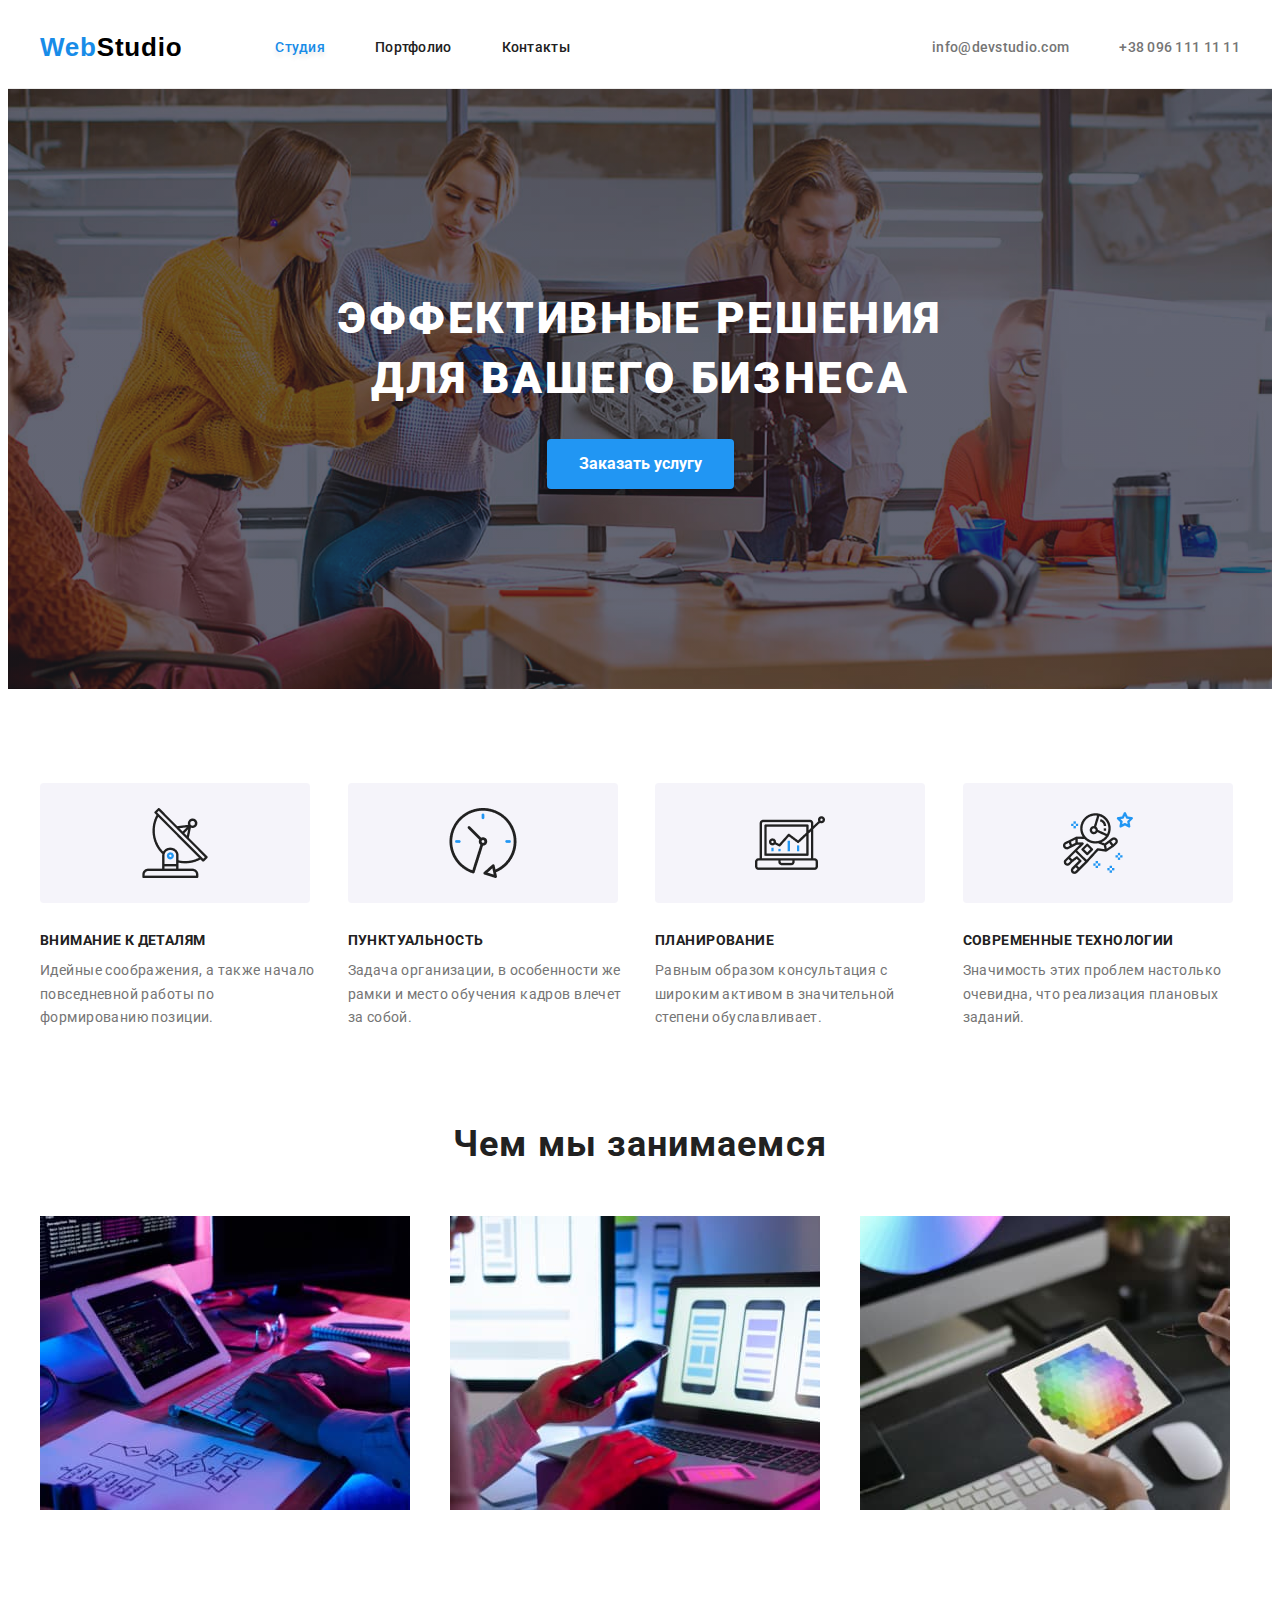
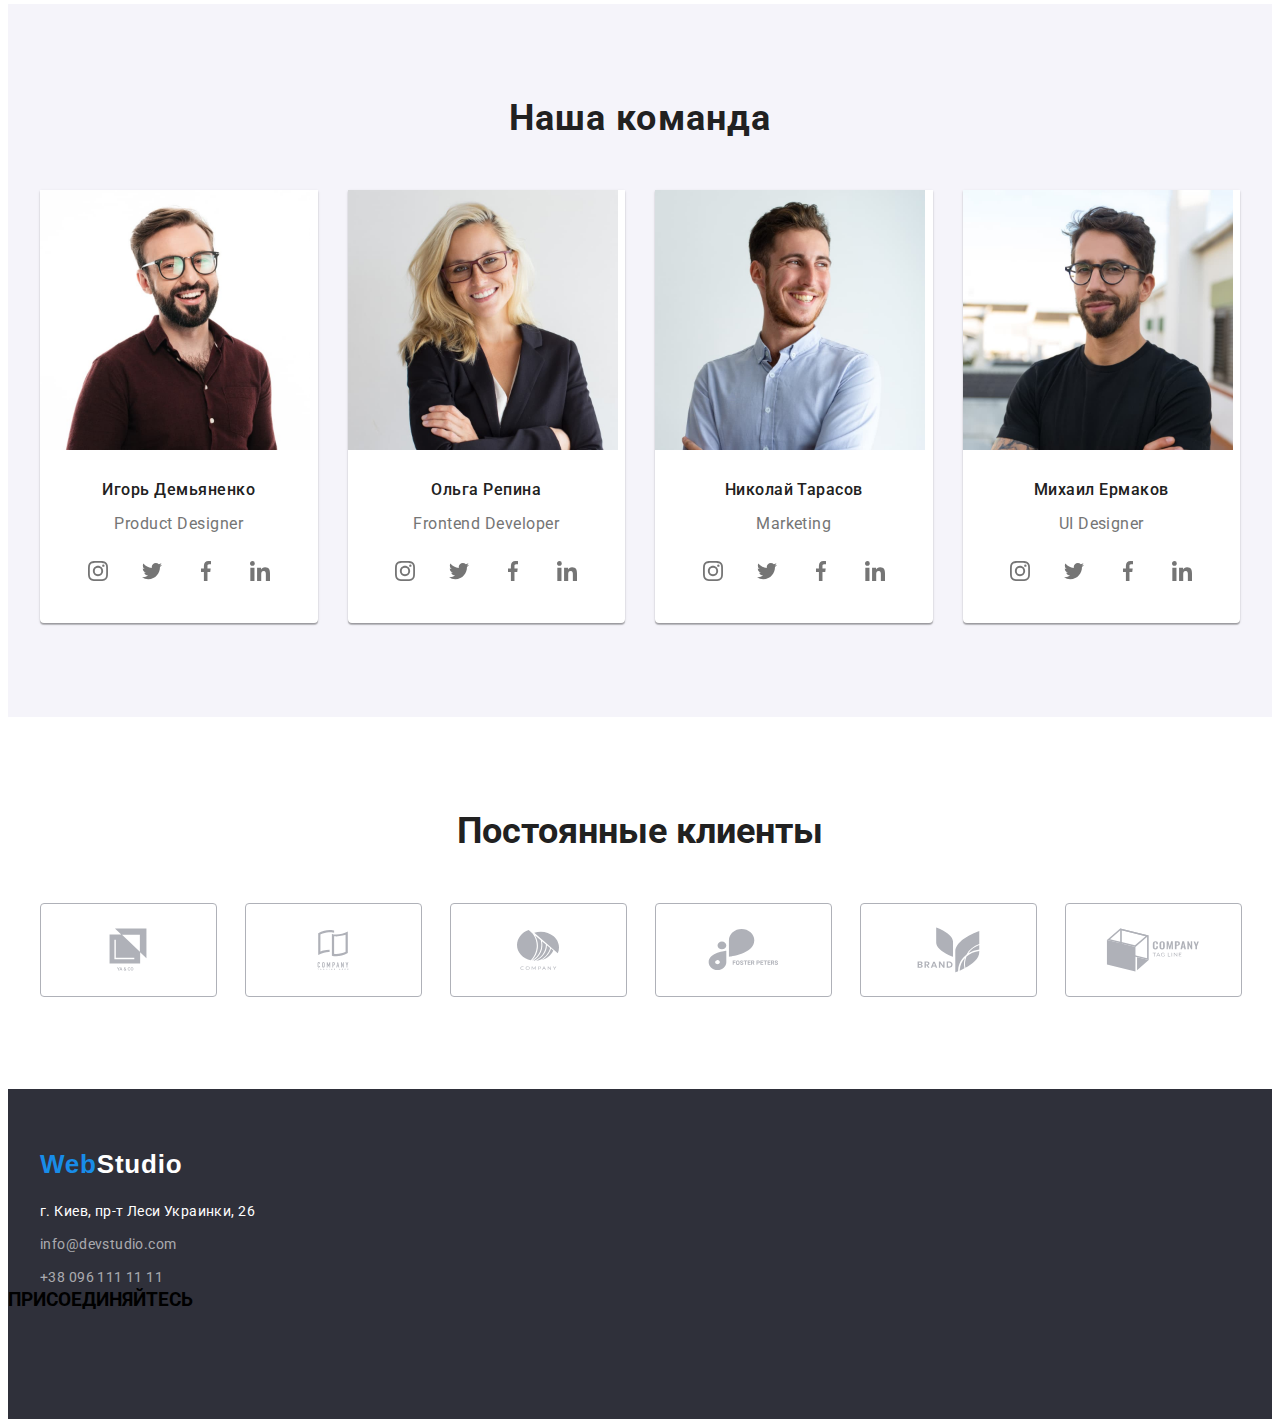
==== index.html @ 3062db07 "lients focus broken" ====
<!DOCTYPE html>
<html lang="ru">

<head>
    <meta charset="UTF-8">
    <meta http-equiv="X-UA-Compatible" content="IE=edge">
    <meta name="viewport" content="width=device-width, initial-scale=1.0">
    <title>Web-Studio</title>

    <link rel="preconnect" href="https://fonts.gstatic.com">
    <link href="https://fonts.googleapis.com/css2?family=Roboto:wght@400;500;700;900&display=swap" rel="stylesheet">
    <link rel="stylesheet" href="https://cdnjs.cloudflare.com/ajax/libs/modern-normalize/1.1.0/modern-normalize.min.css"
        integrity="sha512-wpPYUAdjBVSE4KJnH1VR1HeZfpl1ub8YT/NKx4PuQ5NmX2tKuGu6U/JRp5y+Y8XG2tV+wKQpNHVUX03MfMFn9Q=="
        crossorigin="anonymous" referrerpolicy="no-referrer" />
    <link rel="stylesheet" href="./css/styles.css">

</head>

<body>
    <header class="header">
    <div class="header-container container">
        <nav class="navigation">
            <a class="logo" href="#"><span class="logoWebBlue">Web</span>Studio</a>
            <ul class="menu">
                <li class="current-page-list"> 
                    <a class="current-page" href="./index.html">Студия</a></li>
                <li class="current-page-list"> 
                    <a class="menu-link" href="./portfolio.html">Портфолио</a></li>
                <li class="current-page-list"> 
                    <a class="menu-link" href="#contacts">Контакты</a></li>
            </ul>
        </nav>
        <ul class="menu">
            <li class="menu-list">
                <a class="contact-link" href="mail:info@devstudio.com">info@devstudio.com</a>
            </li>
            <li class="menu-list">
                <a class="contact-link" href="tel:+380961111111">+38 096 111 11 11</a>
            </li>
        </ul>
    </div>
    </header>

    <main>
        <section class="hero-section-descisions">
            <h1 class="descisions-title">Эффективные решения <br> для вашего бизнеса</h1>
            <button class="order-btm" type="button">Заказать услугу</button>
        </section>

        <!-- Особенности -->
        <section class="features-section section">
        <div class="features-container container">
            <h2 hidden class="visualy-hidden title">Особенности</h2>
            <ul class="features-section-list">
                <li class="features-section-list-item">
                    <div class="icon-container icon-antena"></div>
                    <h3 class="features-section-list-title">Внимание к деталям</h3>
                    <p class="features-section-list-text">
                        Идейные соображения, а также начало повседневной работы по формированию позиции.
                    </p>
                </li>
                <li class="features-section-list-item">
                    <div class="icon-container icon-clock"></div>
                    <h3 class="features-section-list-title">Пунктуальность</h3>
                    <p class="features-section-list-text">
                        Задача организации, в особенности же рамки и место обучения кадров влечет за собой.
                    </p>
                </li>
                <li class="features-section-list-item">
                    <div class="icon-container icon-diagram"></div>
                    <h3 class="features-section-list-title">Планирование</h3>
                    <p class="features-section-list-text">
                        Равным образом консультация с широким активом в значительной степени обуславливает.
                    </p>
                </li>
                <li class="features-section-list-item">
                    <div class="icon-container icon-astronaut"></div>
                    <h3 class="features-section-list-title">Современные технологии</h3>
                    <p class="features-section-list-text">
                        Значимость этих проблем настолько очевидна, что реализация плановых заданий.
                    </p>
                </li>
            </ul>
        </div>
        </section>

        <!-- Чем мы занимаемся -->
        <section class="what-we-do-section section">
        <div class="what-we-do-container container">
            <h2 class="what-we-do-title">Чем мы занимаемся</h2>
            <ul class="what-we-do-list">
                <li class="what-we-do-list-item">
                    <img src="./images/what_we_do/pc.jpg" alt="мы работаем с помощью компьютера" width="370"
                        height="294">
                </li>
                <li class="what-we-do-list-item">
                    <img src="./images/what_we_do/tel.jpg" alt="мы работаем с помощью телефона" width="370"
                        height="294">
                </li>
                <li class="what-we-do-list-item">
                    <img src="./images/what_we_do/laptop.jpg" alt="мы работаем с помощью планшета" width="370"
                        height="294">
                </li>
            </ul>
        </div>
        </section>

        <!-- Команда -->
        <section class="our-team-section section">
        <div class="our-team-container container">
            <h2 class="our-team-title">Наша команда</h2>
            <ul class="team-members-list">
                <li class="team-member-item">
                    <img src="./images/team/igor.jpg" alt="фото Игорь Демьяненко" width="270" height="260">
                    <div class="team-member-container">
                        <h3 class="team-member-name">Игорь Демьяненко</h3>
                        <p class="team-member-position" lang="en">Product Designer</p>
                        <ul class="team-social-links-list">
                            <li class="team-list-item-social-links">
                                <a class="team-social-link" href="#">
                                    <svg class="team-social-link-icon" width="20", heigt="20">
                                        <use href="./images/icons.svg#instagram"></use>
                                    </svg>
                                </a>
                            </li>
                            <li class="team-list-item-social-links">
                                <a class="team-social-link" href="#">
                                    <svg class="team-social-link-icon" width="20" , height="20">
                                        <use href="./images/icons.svg#twitter"></use>
                                    </svg>
                                </a>
                            </li>
                            <li class="team-list-item-social-links">
                                <a class="team-social-link" href="#">
                                    <svg class="team-social-link-icon" width="20" , height="20">
                                        <use href="./images/icons.svg#facebook"></use>
                                    </svg>
                                </a>
                            </li>
                            <li class="team-list-item-social-links">
                                <a class="team-social-link" href="#">
                                    <svg class="team-social-link-icon" width="20" , height="20">
                                        <use href="./images/icons.svg#linkedin"></use>
                                    </svg>
                                </a>
                            </li>
                        </ul>
                    </div>
                    </li>
                <li class="team-member-item">
                    <img src="./images/team/olga.jpg" alt="фото Ольга Репина" width="270" height="260">
                     <div class="team-member-container">
                         <h3 class="team-member-name">Ольга Репина</h3>
                         <p class="team-member-position" lang="en">Frontend Developer</p>
                            <ul class="team-social-links-list">
                                <li class="team-list-item-social-links">
                                    <a class="team-social-link" href="#">
                                        <svg class="team-social-link-icon" width="20" , heigh="20">
                                            <use href="./images/icons.svg#instagram"></use>
                                        </svg>
                                    </a>
                                </li>
                                <li class="team-list-item-social-links">
                                    <a class="team-social-link" href="#">
                                        <svg class="team-social-link-icon" width="20" , heigh="20">
                                            <use href="./images/icons.svg#twitter"></use>
                                        </svg>
                                    </a>
                                </li>
                                <li class="team-list-item-social-links">
                                    <a class="team-social-link" href="#">
                                        <svg class="team-social-link-icon" width="20" , heigh="20">
                                            <use href="./images/icons.svg#facebook"></use>
                                        </svg>
                                    </a>
                                </li>
                                <li class="team-list-item-social-links">
                                    <a class="team-social-link" href="#">
                                        <svg class="team-social-link-icon" width="20" , heigh="20">
                                            <use href="./images/icons.svg#linkedin"></use>
                                        </svg>
                                    </a>
                                </li>
                            </ul>
                    </div>
                    </li>
                <li class="team-member-item">
                    <img src="./images/team/nik.jpg" alt="фото Николай Тарасов" width="270" height="260">
                     <div class="team-member-container">
                         <h3 class="team-member-name">Николай Тарасов</h3>
                         <p class="team-member-position" lang="en">Marketing</p>
                            <ul class="team-social-links-list">
                                <li class="team-list-item-social-links">
                                    <a class="team-social-link" href="#">
                                        <svg class="team-social-link-icon" width="20" , heigh="20">
                                            <use href="./images/icons.svg#instagram"></use>
                                        </svg>
                                    </a>
                                </li>
                                <li class="team-list-item-social-links">
                                    <a class="team-social-link" href="#">
                                        <svg class="team-social-link-icon" width="20" , heigh="20">
                                            <use href="./images/icons.svg#twitter"></use>
                                        </svg>
                                    </a>
                                </li>
                                <li class="team-list-item-social-links">
                                    <a class="team-social-link" href="#">
                                        <svg class="team-social-link-icon" width="20" , heigh="20">
                                            <use href="./images/icons.svg#facebook"></use>
                                        </svg>
                                    </a>
                                </li>
                                <li class="team-list-item-social-links">
                                    <a class="team-social-link" href="#">
                                        <svg class="team-social-link-icon" width="20" , heigh="20">
                                            <use href="./images/icons.svg#linkedin"></use>
                                        </svg>
                                    </a>
                                </li>
                            </ul>
                    </div>
                    </li>
                <li class="team-member-item">
                    <img src="./images/team/mike.jpg" alt="фото Михаил Ермаков" width="270" height="260">
                     <div class="team-member-container">
                         <h3 class="team-member-name">Михаил Ермаков</h3>
                         <p class="team-member-position" lang="en">UI Designer</p>
                            <ul class="team-social-links-list">
                                <li class="team-list-item-social-links">
                                    <a class="team-social-link" href="#">
                                        <svg class="team-social-link-icon" width="20" , heigh="20">
                                            <use href="./images/icons.svg#instagram"></use>
                                        </svg>
                                    </a>
                                </li>
                                <li class="team-list-item-social-links">
                                    <a class="team-social-link" href="#">
                                        <svg class="team-social-link-icon" width="20" , heigh="20">
                                            <use href="./images/icons.svg#twitter"></use>
                                        </svg>
                                    </a>
                                </li>
                                <li class="team-list-item-social-links">
                                    <a class="team-social-link" href="#">
                                        <svg class="team-social-link-icon" width="20" , heigh="20">
                                            <use href="./images/icons.svg#facebook"></use>
                                        </svg>
                                    </a>
                                </li>
                                <li class="team-list-item-social-links">
                                    <a class="team-social-link" href="#">
                                        <svg class="team-social-link-icon" width="20" , heigh="20">
                                            <use href="./images/icons.svg#linkedin"></use>
                                        </svg>
                                    </a>
                                </li>
                            </ul>
                    </div>
                    </li>
            </ul>
        </div>
        </section>

        <section class="section clients-section ">
            <div class="clients-container container">
                <h2 class="clients-title">Постоянные клиенты</h2>
                    <ul class="clients-list">
                        <li class="clients-list-item">
                            <a class="clients-list-link" href="#">
                                <svg width="42" height="47"> 
                                <use href="./images/icons.svg#ya-and-co"></use>
                            </svg>
                            </a>
                        </li>
                        <li class="clients-list-item">
                            <a class="clients-list-link" href="#">
                                <svg width="40" height="52"> 
                                <use href="./images/icons.svg#company-tag-line-here"></use>
                            </svg>
                            </a>
                        </li>
                        <li class="clients-list-item">
                            <a class="clients-list-link" href="#">
                                <svg width="44" height="42"> 
                                <use href="./images/icons.svg#company"></use>
                            </svg>
                            </a>
                        </li>
                        <li class="clients-list-item">
                            <a class="clients-list-link" href="#">
                                <svg width="85" height="41"> 
                                <use href="./images/icons.svg#foster-peters"></use>
                            </svg>
                            </a>
                        </li>
                        <li class="clients-list-item">
                            <a class="clients-list-link" href="#">
                                <svg width="63" height="46"> 
                                <use href="./images/icons.svg#brand"></use>
                            </svg>
                            </a>
                        </li>
                        <li class="clients-list-item">
                            <a class="clients-list-link" href="#">
                                <svg width="94" height="44"> 
                                <use href="./images/icons.svg#company-tag-line"></use>
                            </svg>
                            </a>
                        </li>
                    </ul>
            </div>
        </section>
    </main>

    <footer class="footer" id="contacts">
        <div class="container">
            <a class="logo-futer" href="#"><span class="logoWebBlue">Web</span>Studio</a>
                <address class="adress-and-tel">
                    <ul class="footer-contacts">
                        <li class="footer-contacts-list">
                            <a class="link-adress" href="https://goo.gl/maps/Gc34nFQgtVxxFrYX7" target="_blank"
                                rel="noopener noreferer"> г.
                                Киев,
                                пр-т Леси Украинки, 26</a>
                        </li>
                        <li class="footer-contacts-list">
                            <a class="footer-contacts-item" href="mail:info@devstudio.com">info@devstudio.com</a>
                        </li>
                        <li class="footer-contacts-list">
                            <a class="footer-contacts-item" href="tel:+380961111111">+38 096 111 11 11</a>
                        </li>
                    </ul>
                </address>
        </div>
        <div>
            <section>
                <h3 class="join-us-section">ПРИСОЕДИНЯЙТЕСЬ</h3>
                <ul class="join-us-list">
                    <li class="join-us-list-item">
                        <a class="join-us-link" href="#"></a>
                            <svg width="44" height="44">
                                <use href="./images/icons.svg#instegram"></use>
                            </svg>
                    </li>
                </ul>
            </section>
        </div>
    </footer>

</body>

</html>
---- css/styles.css ----
body {
  font-family: "Roboto", sans-serif;
  background-color: #ffffff;
  font-weight: 400;
}
:root {
  --text-color-logo-dark: #000000;
  --text-color-hover: #188ce8;
  --shadow-color-grey: #e8e8e8;
  --text-color-main: #212121;
  --text-color-white: #ffffff;
  --text-color-grey: #757575;
  --background-color-main: #ffffff;
  --background-color-dark: #2f303a;
  --background-color-gray: #f5f4fa;
  --background-color-blue: #2196f3;
}

/*сброс стилей*/
h1,
h2,
h3,
h4,
h5,
h6,
p {
  margin: 0;
  padding: 0;
}
ul {
  margin: 0;
  padding: 0;
  list-style: none;
  text-decoration: none;
}
figer {
  margin: 0;
  padding: 0;
}

img {
  display: block;
}

.section {
  padding: 94px 0px;
  text-align: center;
}

.container {
  margin: 0px auto;
  max-width: 1200px;
  padding: 0px 15px;
}

.visualy-hidden {
  position: absolute;
  clip: rect(0 0 0 0);
  width: 1px;
  height: 1px;
  margin: -1px;
}

.header {
  border-bottom: 1px solid #ececec;
}
.header-container {
  display: flex;
}
.header-container::after {
  display: block;
  content: "";
  max-width: 1600px;
  height: 1px;
  background-color: #ececec;
  margin: 0;
  margin-top: 30px;
}

.navigation {
  display: flex;
}
.logo {
  font-family: "Raleway", sans-serif;
  font-weight: 700;
  font-size: 26px;
  text-decoration: none;
  color: var(--text-color-logo-dark);
  letter-spacing: 0.03em;
  display: block;
  padding: 24px 0px 25px;
  margin-right: 93px;
}
.logoWebBlue {
  color: var(--text-color-hover);
}

.menu {
  display: flex;
  margin-left: auto;
}
.current-page-list:not(:last-child) {
  margin-right: 50px;
}
.current-page {
  font-weight: 500;
  font-size: 14px;
  line-height: 1.14;
  letter-spacing: 0.02em;
  text-decoration: none;
  list-style: none;
  color: var(--text-color-hover);
  text-shadow: 0px 4px 4px var(--shadow-color-grey);
  display: block;
  padding: 32px 0px;
}
.menu-link {
  font-weight: 500;
  font-size: 14px;
  line-height: 1.14;
  letter-spacing: 0.02em;
  text-decoration: none;
  list-style: none;
  color: var(--text-color-main);
  display: block;
  padding: 32px 0px;
}
.menu-link:hover,
.menu-link:focus {
  text-shadow: 0px 4px 4px var(--shadow-color-grey);
  color: var(--text-color-hover);
}
.menu-list:not(:last-child) {
  margin-right: 50px;
}
.contact-link {
  font-weight: 500;
  font-size: 14px;
  line-height: 1.14;
  letter-spacing: 0.02em;
  color: var(--text-color-grey);
  text-decoration: none;
  display: block;
  padding: 32px 0px;
}
.contact-link:hover,
.contact-link:focus {
  color: var(--text-color-hover);
}
.contact-link,
:current {
  color: var(--text-color-hover);
}
/* ================hero================*/

.hero-section-descisions {
  background: var(--background-color-dark);
  background-image: linear-gradient(
      rgba(47, 48, 58, 0.4),
      rgba(47, 48, 58, 0.4)
    ),
    url(../images/hero_image.png);
  background-size: cover;
  background-position: center;
  background-repeat: no-repeat;
  text-align: center;
  max-width: 1600px;
  max-height: 600px;
  padding: 200px 0px;
  margin: 0px auto;
}
.descisions-title {
  font-weight: 900;
  font-size: 44px;
  line-height: 1.36;
  letter-spacing: 0.06em;
  text-transform: uppercase;
  color: var(--text-color-white);
  max-width: 696px;
  margin: 0 auto 30px;
}

.order-btm {
  padding: 10px 32px;
  font-family: inherit;
  font-weight: 700;
  font-size: 16px;
  line-height: 1.875;
  cursor: pointer;
  color: var(--text-color-white);
  background: var(--background-color-blue);
  box-shadow: 0px 4px 4px rgba(0, 0, 0, 0.15);
  border-radius: 4px;
  border: none;
}
.order-btm:hover,
.order-btm:focus {
  background-color: var(--text-color-hover);
}

.descisions {
  width: 1600px;
}

.type-selection-btm {
  font-family: inherit;
  font-weight: 500;
  font-size: 16px;
  line-height: 1.62;
  text-align: center;
  letter-spacing: 0.03em;
  color: var(--text-color-main);
  border: none;
  cursor: pointer;
}

.type-selection-btm:hover,
.type-selection-btm:focus {
  color: var(--text-color-white);
  background-color: var(--text-color-hover);
  box-shadow: 0px 3px 1px rgba(0, 0, 0, 0.1), 0px 1px 2px rgba(0, 0, 0, 0.08),
    0px 2px 2px rgba(0, 0, 0, 0.12);
}
/* ================features================*/

.features-section {
  padding-bottom: 47px;
}
.features-section-list {
  display: flex;
  flex-wrap: wrap;
  margin-top: -30px;
  margin-left: -30px;
}

.features-section-list-item {
  list-style: none;
  text-align: left;
  margin-top: 30px;
  margin-left: 30px;
  flex-basis: calc((100% - 120px) / 4);
}

.icon-container {
  width: 270px;
  height: 120px;
  border-radius: 4px;
  background-color: var(--background-color-gray);
  margin-bottom: 30px;
  display: block;
  background-size: 70;
  background-repeat: no-repeat;
  background-position: center;
}

.icon-antena {
  background-image: url(../images/icons-features/antenna.png);
}
.icon-clock {
  background-image: url(../images/icons-features/clock.png);
}
.icon-diagram {
  background-image: url(../images/icons-features/diagram.png);
}
.icon-astronaut {
  background-image: url(../images/icons-features/astronaut.png);
}
.features-section-list-title {
  font-weight: 700;
  font-size: 14px;
  line-height: 1.14;
  letter-spacing: 0.03em;
  text-transform: uppercase;
  list-style: none;
  color: var(--text-color-main);
  margin-bottom: 10px;
}
.features-section-list-text {
  font-size: 14px;
  line-height: 1.71;
  letter-spacing: 0.03em;
  color: var(--text-color-grey);
}
/* ================works================*/

.what-we-do-section {
  padding-top: 47px;
}

.what-we-do-title {
  font-style: normal;
  font-weight: 700;
  font-size: 36px;
  line-height: 1.16;
  text-align: center;
  letter-spacing: 0.03em;
  color: var(--text-color-main);
  margin-bottom: 50px;
}
.what-we-do-list {
  list-style: none;
  display: flex;
  flex-wrap: wrap;
  margin-top: -30px;
  margin-left: -30px;
}
.what-we-do-list-item {
  margin-top: 30px;
  margin-left: 30px;
  flex-basis: calc((100% - 90px) / 3);
}
/* ================team================*/

.our-team-section {
  background: var(--background-color-gray);
}
.our-team-title {
  font-style: normal;
  font-weight: 700;
  font-size: 36px;
  line-height: 1.16;
  text-align: center;
  letter-spacing: 0.03em;
  color: var(--text-color-main);
  margin-bottom: 50px;
}
.team-members-list {
  list-style: none;
  display: flex;
  flex-wrap: wrap;
  margin-top: -30px;
  margin-left: -30px;
}
.team-member-item {
  margin: 0;
  background-color: var(--background-color-main);
  box-shadow: 0px 1px 3px rgba(0, 0, 0, 0.12), 0px 1px 1px rgba(0, 0, 0, 0.14),
    0px 2px 1px rgba(0, 0, 0, 0.2);
  border-radius: 0px 0px 4px 4px;
  margin-top: 30px;
  margin-left: 30px;
  flex-basis: calc((100% - 120px) / 4);
}
.team-member-container {
  padding: 30px 15px 30px 15px;
  line-height: 19px;
}
.team-member-position-container {
  padding-bottom: 15px;
}
.team-member-name {
  font-weight: 500;
  font-size: 16px;
  line-height: 1.19;
  text-align: center;
  letter-spacing: 0.03em;
  color: var(--text-color-main);
  margin-bottom: 15px;
}
.team-member-position {
  font-size: 16px;
  line-height: 1.19;
  text-align: center;
  letter-spacing: 0.03em;
  color: var(--text-color-grey);
  margin-bottom: 16px;
}
.team-social-links-list {
  display: flex;
  justify-content: center;
  align-items: center;
}
.team-list-item-social-links {
  width: 44px;
  height: 44px;
}
.team-list-item-social-links:not(:last-child) {
  margin-right: 10px;
}
.team-social-link {
  display: flex;
  width: 100%;
  height: 100%;
  justify-content: center;
  align-items: center;
  fill: var(--text-color-grey);
  border-radius: 50%;
}
.team-social-link:hover,
.team-social-link:focus {
  background-color: var(--text-color-hover);
  fill: var(--text-color-white);
}

/* ================clients================*/
.clients-container {
  text-align: center;
}
.clients-title {
  font-weight: 700;
  font-size: 36px;
  line-height: 1.16;
  color: var(--text-color-main);
  margin-bottom: 50px;
}
.clients-list {
  display: flex;
  flex-wrap: wrap;
  margin-top: -30px;
  margin-left: -30px;
  background-position: center;
}
.clients-list-item {
  font-size: 36px;
  margin-top: 30px;
  margin-left: 30px;
  flex-basis: calc((100% - 180px) / 6);
  height: 92px;
}
.clients-list-link {
  display: flex;
  justify-content: center;
  align-items: center;
  width: 100%;
  height: 100%;
  border: 1px solid #afb1b8;
  border-radius: 4px;
  fill: #afb1b8;
}
.clients-list-item-link:hover,
.clients-list-item-link:focus {
  fill: var(--text-color-hover);
  border-color: var(--text-color-hover);
}

/* ================footer================*/
.footer {
  text-decoration: none;
  background: var(--background-color-dark);
  padding: 60px 0;
}
.logo-futer {
  font-family: Raleway, sans-serif;
  font-weight: 700;
  font-size: 26px;
  line-height: 1.19;
  letter-spacing: 0.03em;
  text-decoration: none;
  color: var(--text-color-white);
  display: block;
  margin-bottom: 20px;
}
.link-adress {
  font-style: normal;
  font-weight: 400;
  font-size: 14px;
  line-height: 1.71;
  letter-spacing: 0.03em;
  text-decoration: none;
  color: var(--text-color-white);
  display: block;
}

.footer-contacts {
  list-style: none;
}
.footer-contacts-list:not(:last-child) {
  margin-bottom: 9px;
}
.footer-contacts-item {
  font-style: normal;
  font-weight: 400;
  font-size: 14px;
  line-height: 1.71;
  letter-spacing: 0.03em;
  text-decoration: none;
  color: rgba(255, 255, 255, 0.6);
  display: block;
}
/*===================portfolio===================*/
.type-of-works-buttons {
  font-family: inherit;
  list-style: none;

  display: flex;
  flex-wrap: nowrap;
  justify-content: center;
  margin-right: 93px;
  margin-bottom: 50px;
}
.type-of-works-list:not(:last-child) {
  margin-right: 8px;
}
.type-selection-btm {
  border-radius: 4px;
  padding: 6px 22px;
}
.works-example {
  list-style: none;
  display: flex;
  flex-wrap: wrap;
  margin-top: -30px;
  margin-left: -30px;
}
.works-example-item {
  margin-top: 30px;
  margin-left: 30px;
  flex-basis: calc((100% - 90px) / 3);
}

.works-example-item:hover,
.works-example-item:focus {
  box-shadow: 0px 1px 1px rgba(0, 0, 0, 0.12), 0px 4px 4px rgba(0, 0, 0, 0.06),
    1px 4px 6px rgba(0, 0, 0, 0.16);
}

.works-example-card-container {
  text-align: left;
  padding: 28px 24px;
  border-right: 1px solid #eeeeee;
  border-left: 1px solid #eeeeee;
  border-bottom: 1px solid #eeeeee;
}

.works-example-name {
  font-weight: 700;
  font-size: 18px;
  line-height: 2;
  letter-spacing: 0.06em;
  color: var(--text-color-main);
  margin-bottom: 4px;
}
.works-example-type {
  font-size: 16px;
  line-height: 1.87;
  letter-spacing: 0.03em;
  color: var(--text-color-grey);
}
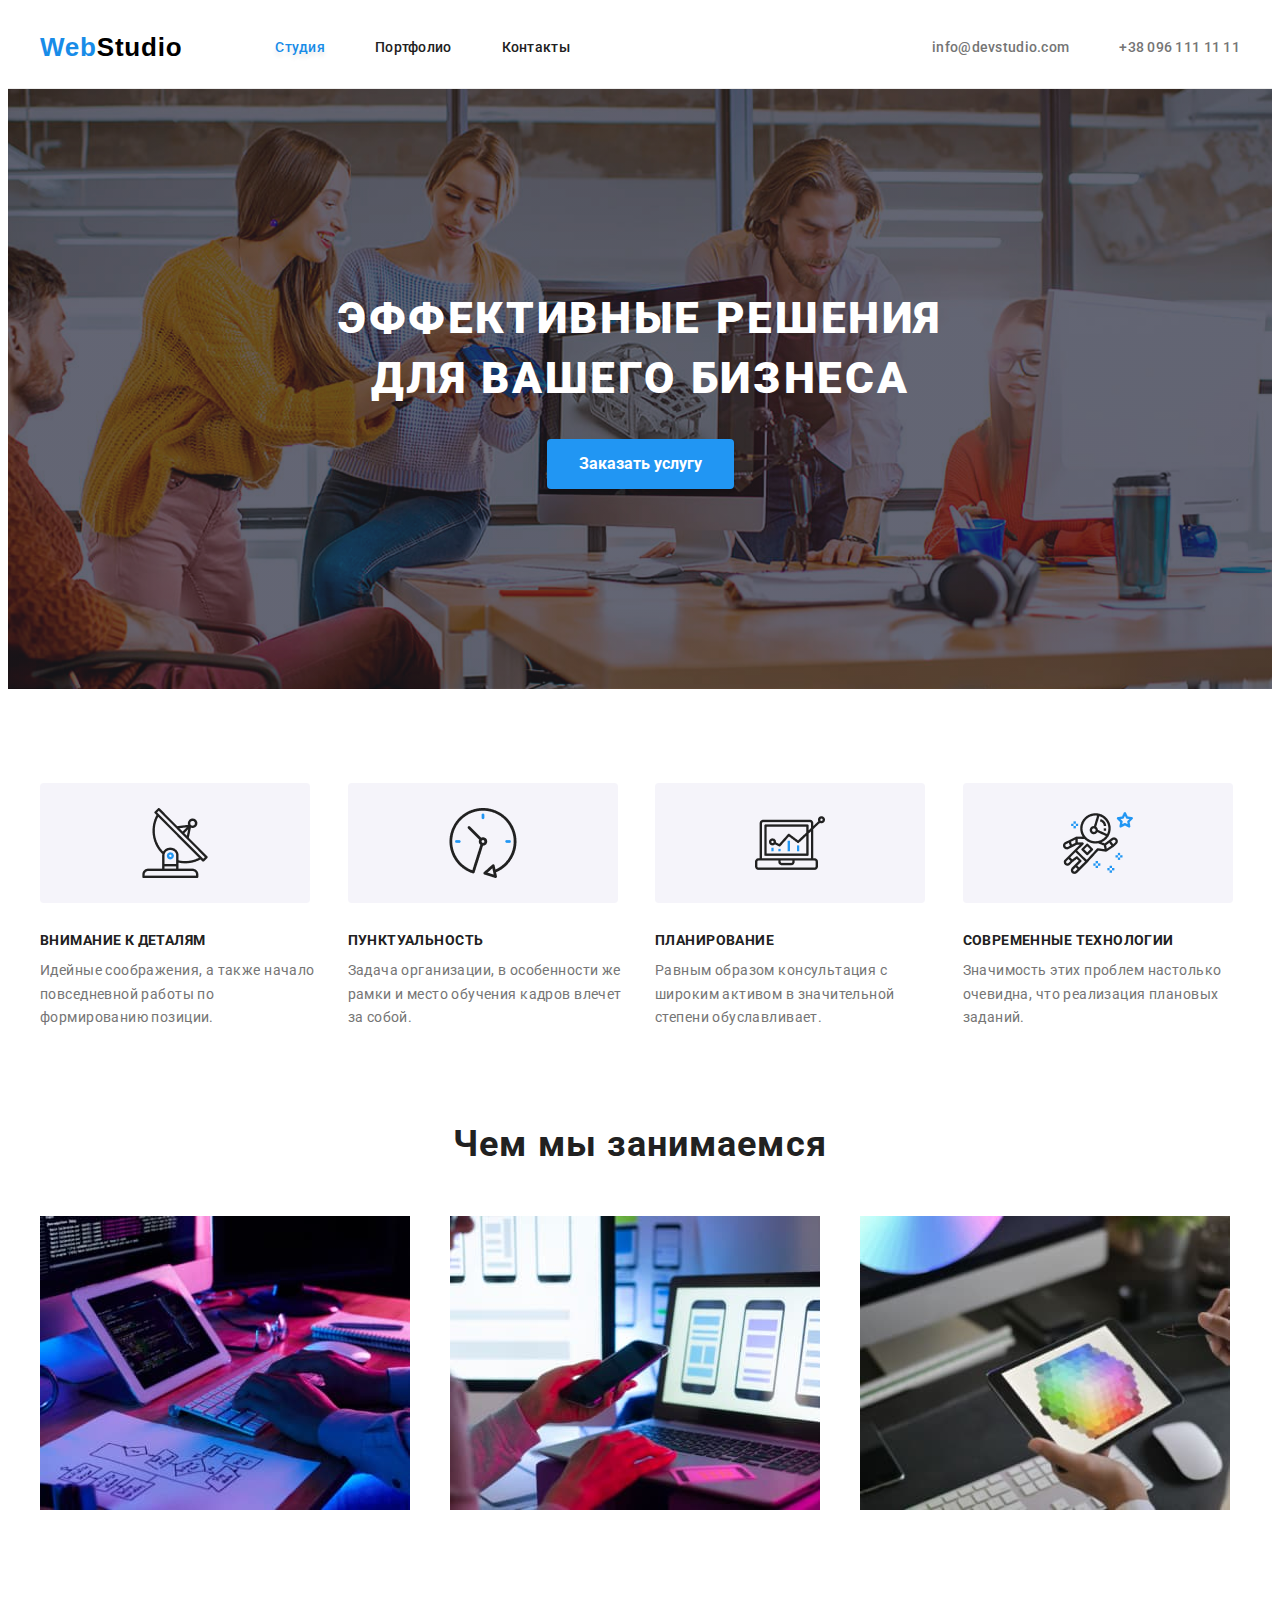
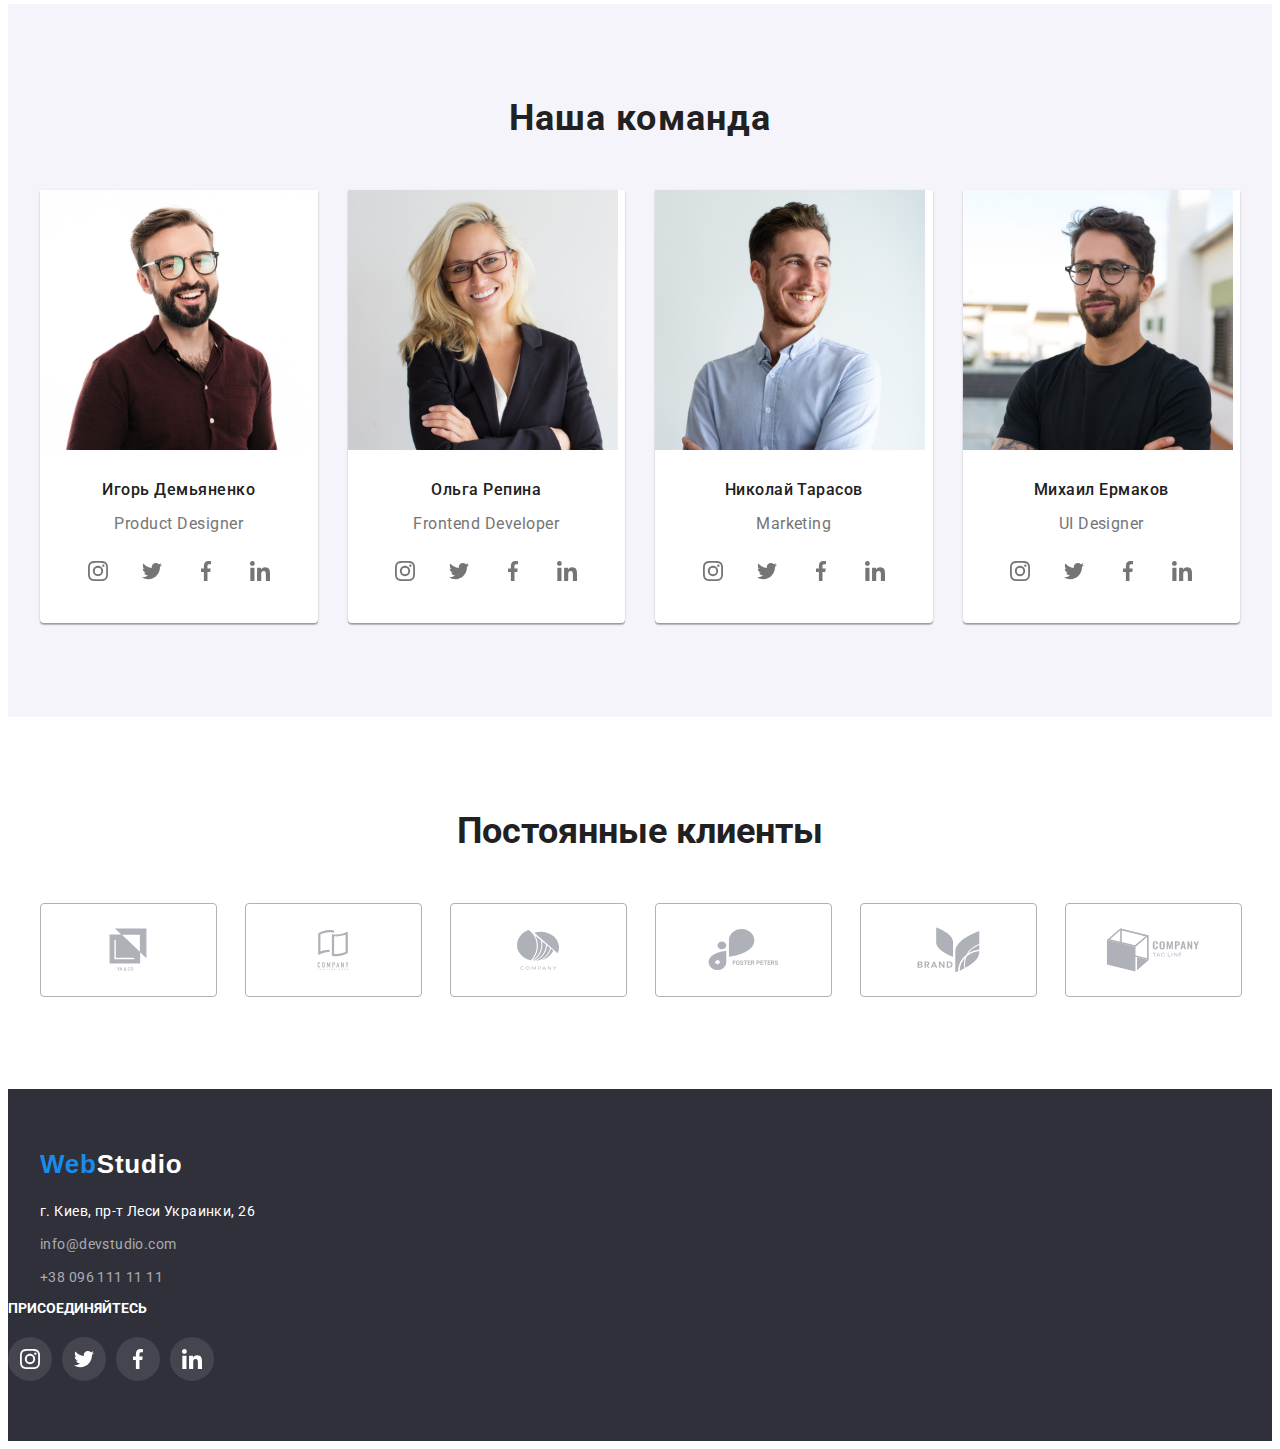
==== commit af19c9e9: "footer smth wrong" ====
--- a/index.html
+++ b/index.html
@@ -118,7 +118,7 @@
                         <ul class="team-social-links-list">
                             <li class="team-list-item-social-links">
                                 <a class="team-social-link" href="#">
-                                    <svg class="team-social-link-icon" width="20", heigt="20">
+                                    <svg class="team-social-link-icon" width="20", height="20">
                                         <use href="./images/icons.svg#instagram"></use>
                                     </svg>
                                 </a>
@@ -155,28 +155,28 @@
                             <ul class="team-social-links-list">
                                 <li class="team-list-item-social-links">
                                     <a class="team-social-link" href="#">
-                                        <svg class="team-social-link-icon" width="20" , heigh="20">
+                                        <svg class="team-social-link-icon" width="20" , height="20">
                                             <use href="./images/icons.svg#instagram"></use>
                                         </svg>
                                     </a>
                                 </li>
                                 <li class="team-list-item-social-links">
                                     <a class="team-social-link" href="#">
-                                        <svg class="team-social-link-icon" width="20" , heigh="20">
+                                        <svg class="team-social-link-icon" width="20" , height="20">
                                             <use href="./images/icons.svg#twitter"></use>
                                         </svg>
                                     </a>
                                 </li>
                                 <li class="team-list-item-social-links">
                                     <a class="team-social-link" href="#">
-                                        <svg class="team-social-link-icon" width="20" , heigh="20">
+                                        <svg class="team-social-link-icon" width="20" , height="20">
                                             <use href="./images/icons.svg#facebook"></use>
                                         </svg>
                                     </a>
                                 </li>
                                 <li class="team-list-item-social-links">
                                     <a class="team-social-link" href="#">
-                                        <svg class="team-social-link-icon" width="20" , heigh="20">
+                                        <svg class="team-social-link-icon" width="20" , height="20">
                                             <use href="./images/icons.svg#linkedin"></use>
                                         </svg>
                                     </a>
@@ -192,28 +192,28 @@
                             <ul class="team-social-links-list">
                                 <li class="team-list-item-social-links">
                                     <a class="team-social-link" href="#">
-                                        <svg class="team-social-link-icon" width="20" , heigh="20">
+                                        <svg class="team-social-link-icon" width="20" , height="20">
                                             <use href="./images/icons.svg#instagram"></use>
                                         </svg>
                                     </a>
                                 </li>
                                 <li class="team-list-item-social-links">
                                     <a class="team-social-link" href="#">
-                                        <svg class="team-social-link-icon" width="20" , heigh="20">
+                                        <svg class="team-social-link-icon" width="20" , height="20">
                                             <use href="./images/icons.svg#twitter"></use>
                                         </svg>
                                     </a>
                                 </li>
                                 <li class="team-list-item-social-links">
                                     <a class="team-social-link" href="#">
-                                        <svg class="team-social-link-icon" width="20" , heigh="20">
+                                        <svg class="team-social-link-icon" width="20" , height="20">
                                             <use href="./images/icons.svg#facebook"></use>
                                         </svg>
                                     </a>
                                 </li>
                                 <li class="team-list-item-social-links">
                                     <a class="team-social-link" href="#">
-                                        <svg class="team-social-link-icon" width="20" , heigh="20">
+                                        <svg class="team-social-link-icon" width="20" , height="20">
                                             <use href="./images/icons.svg#linkedin"></use>
                                         </svg>
                                     </a>
@@ -229,28 +229,28 @@
                             <ul class="team-social-links-list">
                                 <li class="team-list-item-social-links">
                                     <a class="team-social-link" href="#">
-                                        <svg class="team-social-link-icon" width="20" , heigh="20">
+                                        <svg class="team-social-link-icon" width="20" , height="20">
                                             <use href="./images/icons.svg#instagram"></use>
                                         </svg>
                                     </a>
                                 </li>
                                 <li class="team-list-item-social-links">
                                     <a class="team-social-link" href="#">
-                                        <svg class="team-social-link-icon" width="20" , heigh="20">
+                                        <svg class="team-social-link-icon" width="20" , height="20">
                                             <use href="./images/icons.svg#twitter"></use>
                                         </svg>
                                     </a>
                                 </li>
                                 <li class="team-list-item-social-links">
                                     <a class="team-social-link" href="#">
-                                        <svg class="team-social-link-icon" width="20" , heigh="20">
+                                        <svg class="team-social-link-icon" width="20" , height="20">
                                             <use href="./images/icons.svg#facebook"></use>
                                         </svg>
                                     </a>
                                 </li>
                                 <li class="team-list-item-social-links">
                                     <a class="team-social-link" href="#">
-                                        <svg class="team-social-link-icon" width="20" , heigh="20">
+                                        <svg class="team-social-link-icon" width="20" , height="20">
                                             <use href="./images/icons.svg#linkedin"></use>
                                         </svg>
                                     </a>
@@ -314,9 +314,10 @@
     </main>
 
     <footer class="footer" id="contacts">
-        <div class="container">
-            <a class="logo-futer" href="#"><span class="logoWebBlue">Web</span>Studio</a>
-                <address class="adress-and-tel">
+        <div class="futer-container container">
+            <div class="futer-adress-container">
+                <a class="logo-futer" href="#"><span class="logoWebBlue">Web</span>Studio</a>
+                    <address class="adress-and-tel">
                     <ul class="footer-contacts">
                         <li class="footer-contacts-list">
                             <a class="link-adress" href="https://goo.gl/maps/Gc34nFQgtVxxFrYX7" target="_blank"
@@ -331,20 +332,42 @@
                             <a class="footer-contacts-item" href="tel:+380961111111">+38 096 111 11 11</a>
                         </li>
                     </ul>
-                </address>
-        </div>
-        <div>
-            <section>
-                <h3 class="join-us-section">ПРИСОЕДИНЯЙТЕСЬ</h3>
+                    </address>
+            </div>
+        </div>
+            <div class="footer-join-us-container">
+                <p class="join-us-title">ПРИСОЕДИНЯЙТЕСЬ</p>
                 <ul class="join-us-list">
                     <li class="join-us-list-item">
-                        <a class="join-us-link" href="#"></a>
-                            <svg width="44" height="44">
-                                <use href="./images/icons.svg#instegram"></use>
-                            </svg>
+                        <a class="join-us-link" href="#">
+                            <svg class="join-us-link-icon" width="20", height="20">
+                                <use href="./images/icons.svg#instagram"></use>
+                            </svg>
+                        </a>
+                    </li>
+                    <li class="join-us-list-item">
+                        <a class="join-us-link" href="#">
+                            <svg class="join-us-link-icon" width="20", height="20">
+                                <use href="./images/icons.svg#twitter"></use>
+                            </svg>
+                        </a>
+                    </li>
+                    <li class="join-us-list-item">
+                        <a class="join-us-link" href="#">
+                            <svg class="join-us-link-icon" width="20", height="20">
+                                <use href="./images/icons.svg#facebook"></use>
+                            </svg>
+                        </a>
+                    </li>
+                    <li class="join-us-list-item">
+                        <a class="join-us-link" href="#">
+                            <svg class="join-us-link-icon" width="20", height="20">
+                                <use href="./images/icons.svg#linkedin"></use>
+                            </svg>
+                        </a>
                     </li>
                 </ul>
-            </section>
+            </div>
         </div>
     </footer>
 
--- a/css/styles.css
+++ b/css/styles.css
@@ -427,8 +427,8 @@
   border-radius: 4px;
   fill: #afb1b8;
 }
-.clients-list-item-link:hover,
-.clients-list-item-link:focus {
+.clients-list-link:hover,
+.clients-list-link:focus {
   fill: var(--text-color-hover);
   border-color: var(--text-color-hover);
 }
@@ -438,6 +438,12 @@
   text-decoration: none;
   background: var(--background-color-dark);
   padding: 60px 0;
+}
+.futer-container {
+  display: flex;
+}
+.futer-adress-container {
+  margin-right: 70px;
 }
 .logo-futer {
   font-family: Raleway, sans-serif;
@@ -477,6 +483,48 @@
   color: rgba(255, 255, 255, 0.6);
   display: block;
 }
+.footer-join-us-container {
+  margin-top: 12px;
+}
+.join-us-title {
+  font-weight: 700;
+  font-size: 14px;
+  line-height: 1.14;
+  text-transform: uppercase;
+  color: var(--text-color-white);
+  margin-bottom: 20px;
+}
+.join-us-list {
+  display: flex;
+}
+.join-us-list-item {
+  display: flex;
+  justify-content: center;
+  align-items: center;
+}
+.join-us-list-item {
+  width: 44px;
+  height: 44px;
+}
+.join-us-list-item:not(:last-child) {
+  margin-right: 10px;
+}
+.join-us-link {
+  display: flex;
+  width: 100%;
+  height: 100%;
+  justify-content: center;
+  align-items: center;
+  fill: var(--text-color-white);
+  border-radius: 50%;
+  background-color: rgba(255, 255, 255, 0.1);
+}
+.join-us-link:hover,
+.join-us-link:focus {
+  background-color: var(--text-color-hover);
+  fill: var(--text-color-white);
+}
+
 /*===================portfolio===================*/
 .type-of-works-buttons {
   font-family: inherit;
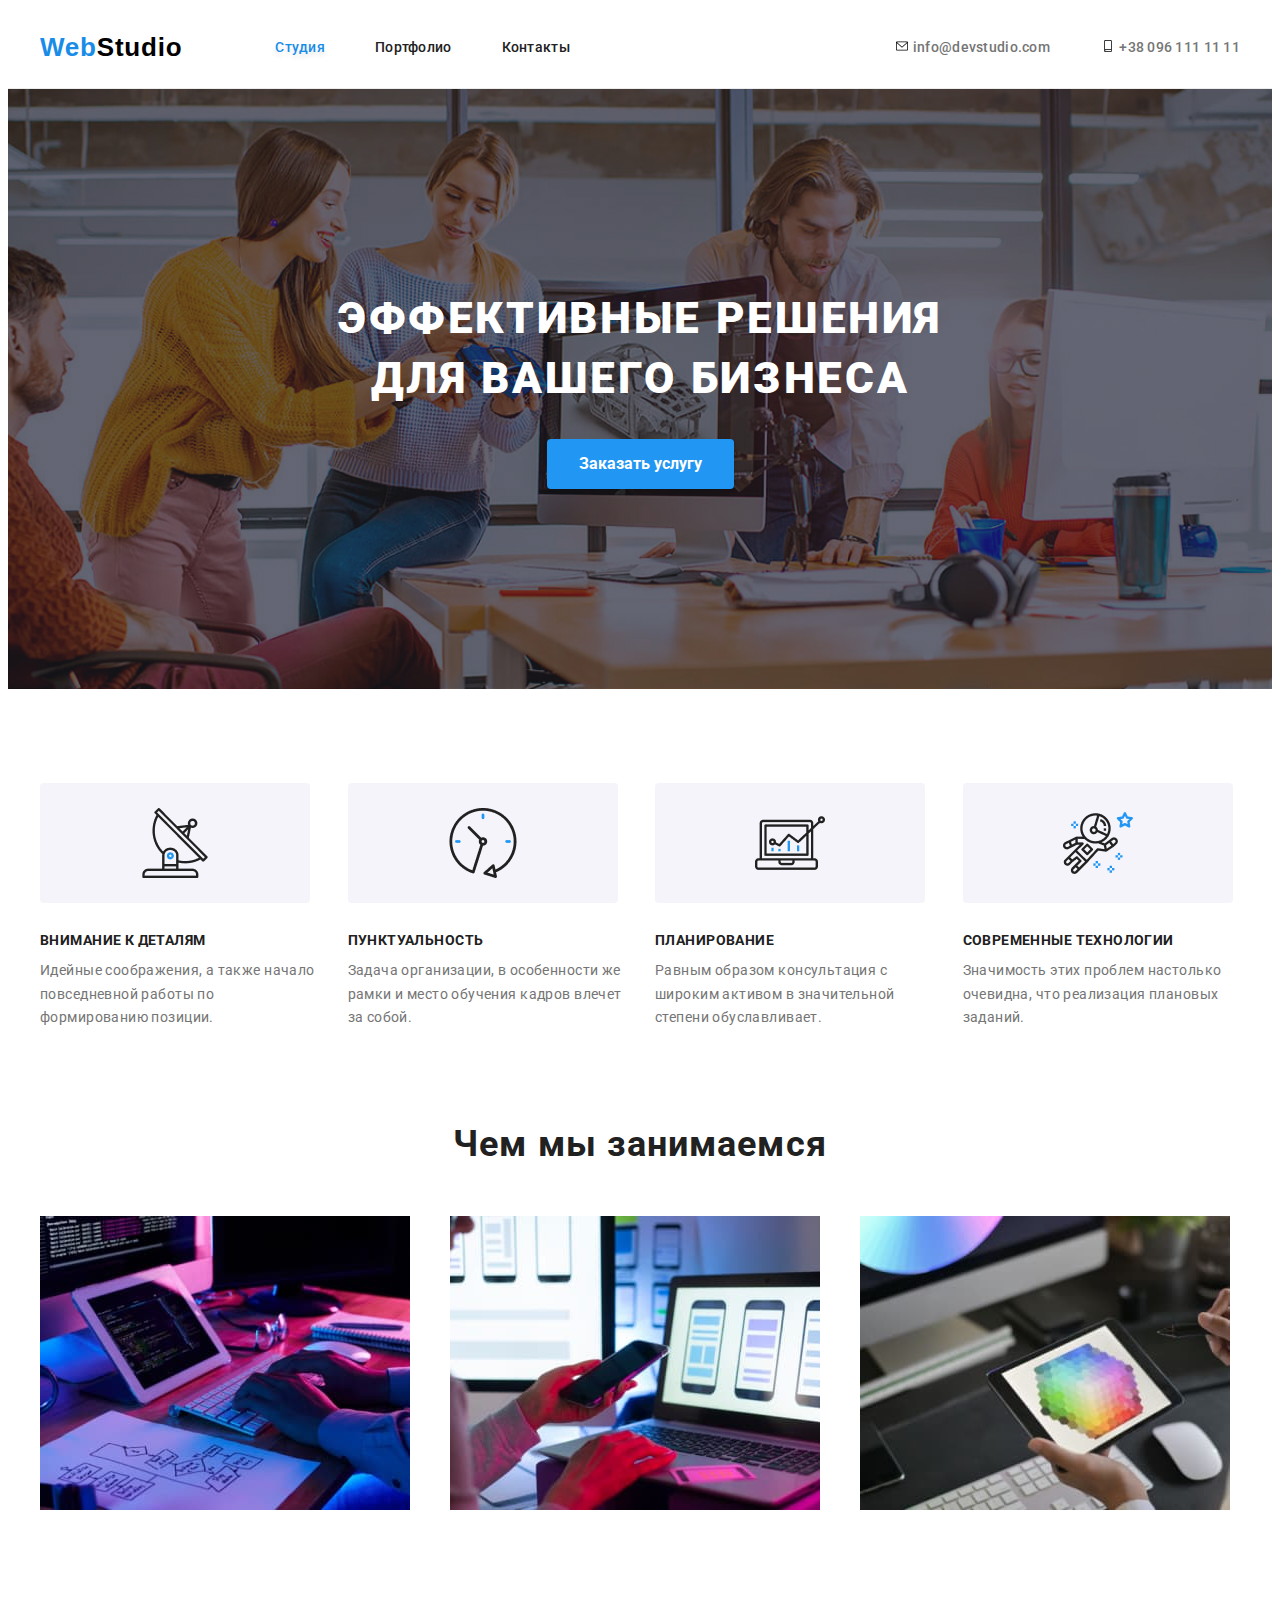
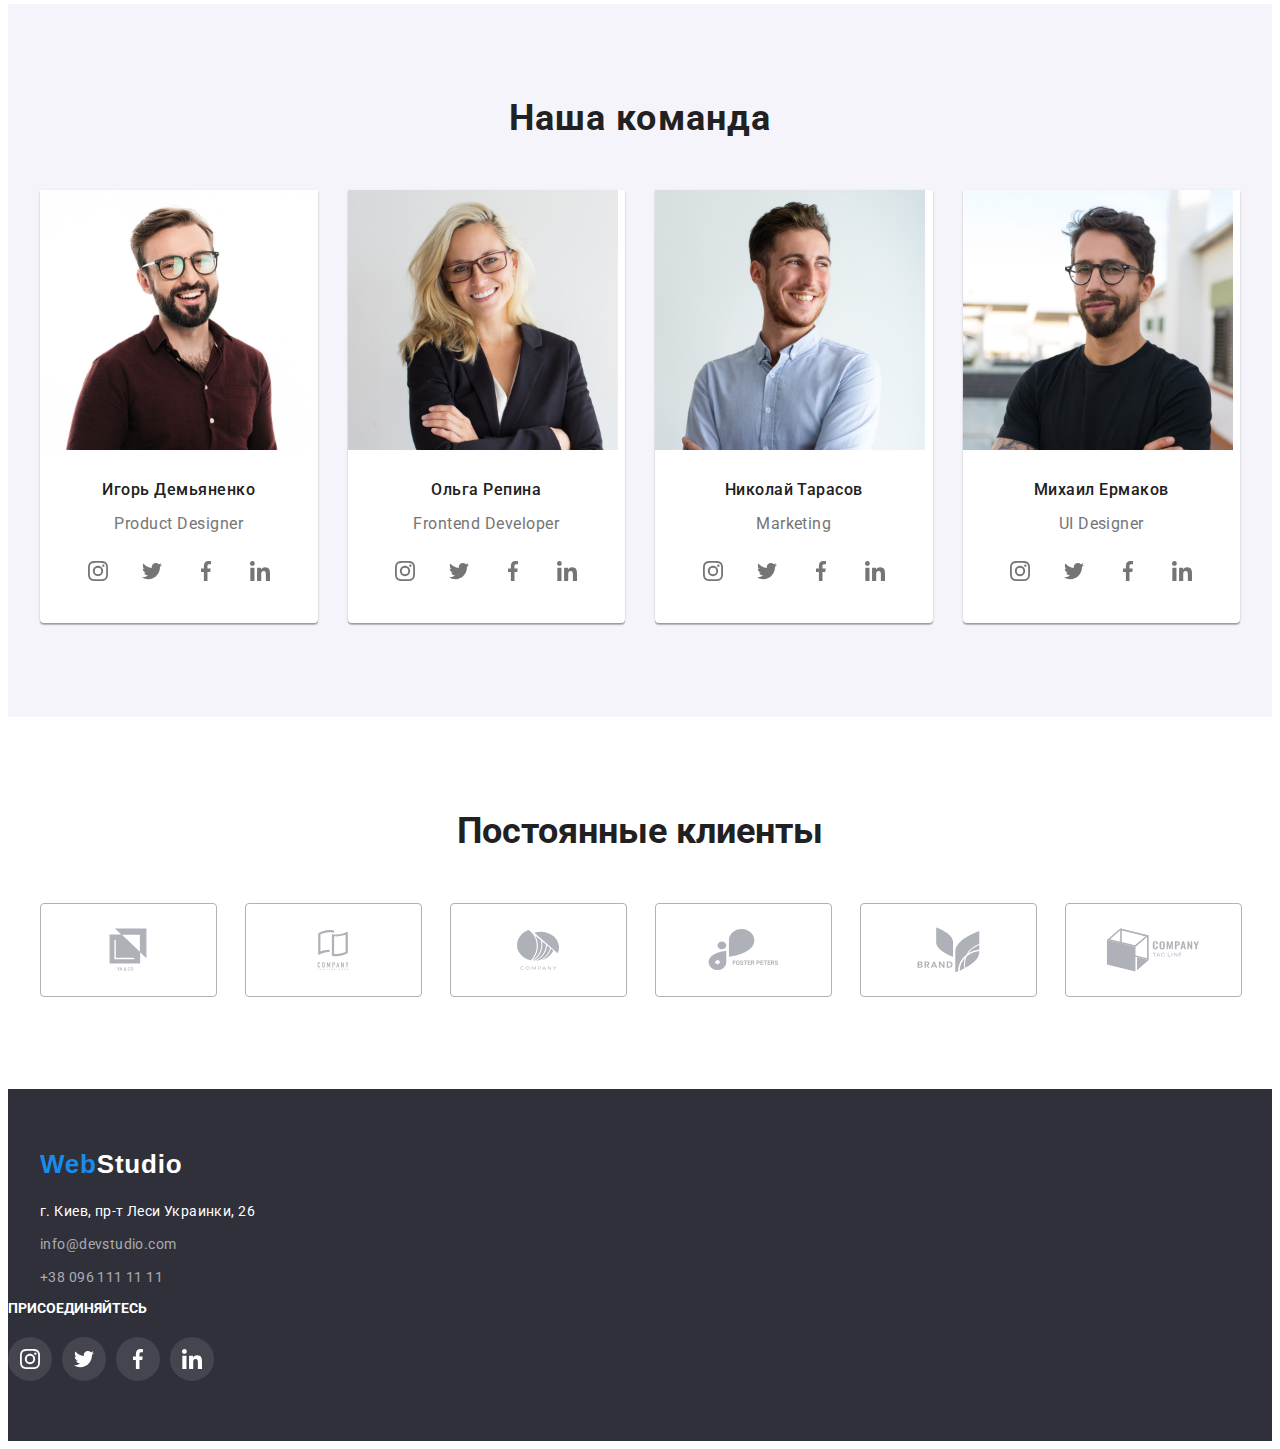
==== commit 8378e042: "header done" ====
--- a/index.html
+++ b/index.html
@@ -32,10 +32,22 @@
         </nav>
         <ul class="menu">
             <li class="menu-list">
-                <a class="contact-link" href="mail:info@devstudio.com">info@devstudio.com</a>
+                <a class="contact-link" href="mail:info@devstudio.com">
+                <span class="contact-icon-container">
+                    <svg class="contact-icon" width="16", height="12">
+                        <use href="./images/icons.svg#mail"></use>
+                    </svg>
+                </span>
+                    <span>info@devstudio.com</span></a>
             </li>
             <li class="menu-list">
-                <a class="contact-link" href="tel:+380961111111">+38 096 111 11 11</a>
+                <a class="contact-link" href="tel:+380961111111">
+                <span class="contact-icon-container">
+                    <svg class="contact-icon" width="16" , height="12">
+                        <use href="./images/icons.svg#phone"></use>
+                    </svg>
+                </span>
+                    <span>+38 096 111 11 11</span></a>
             </li>
         </ul>
     </div>
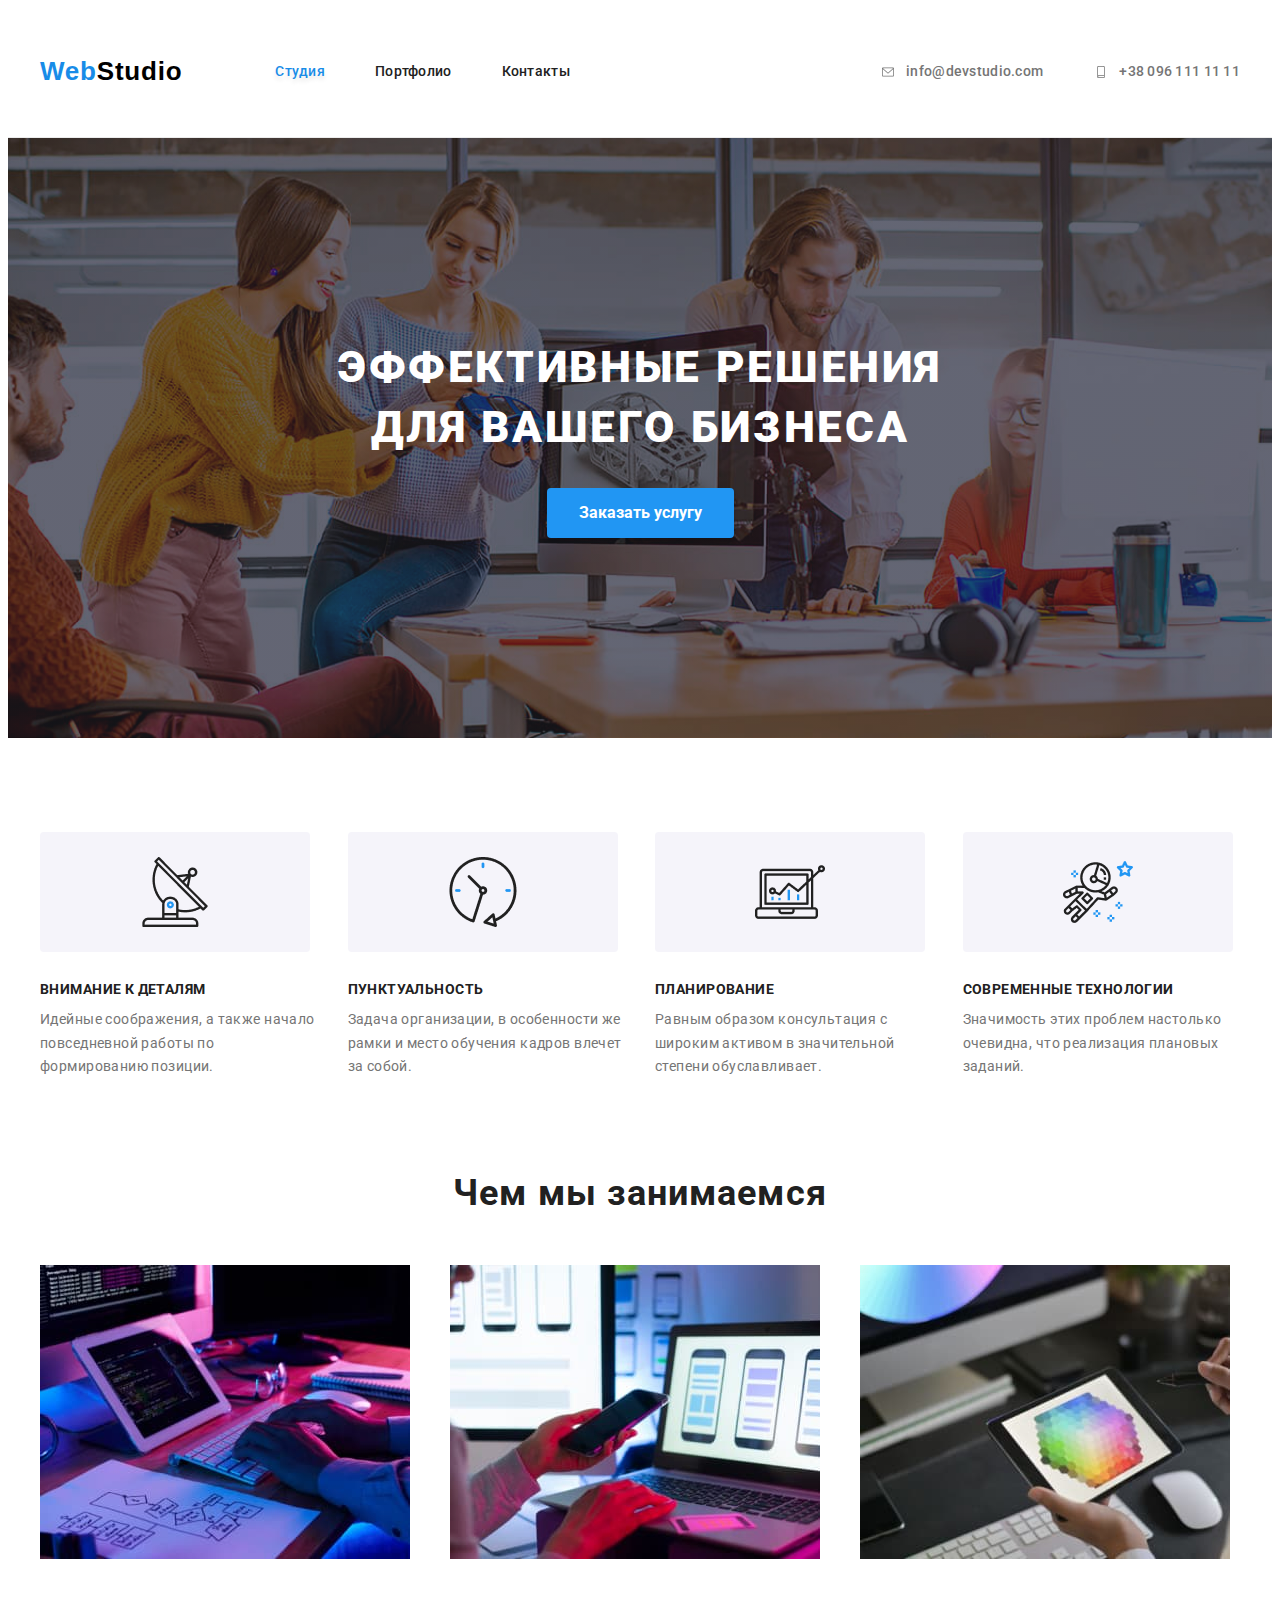
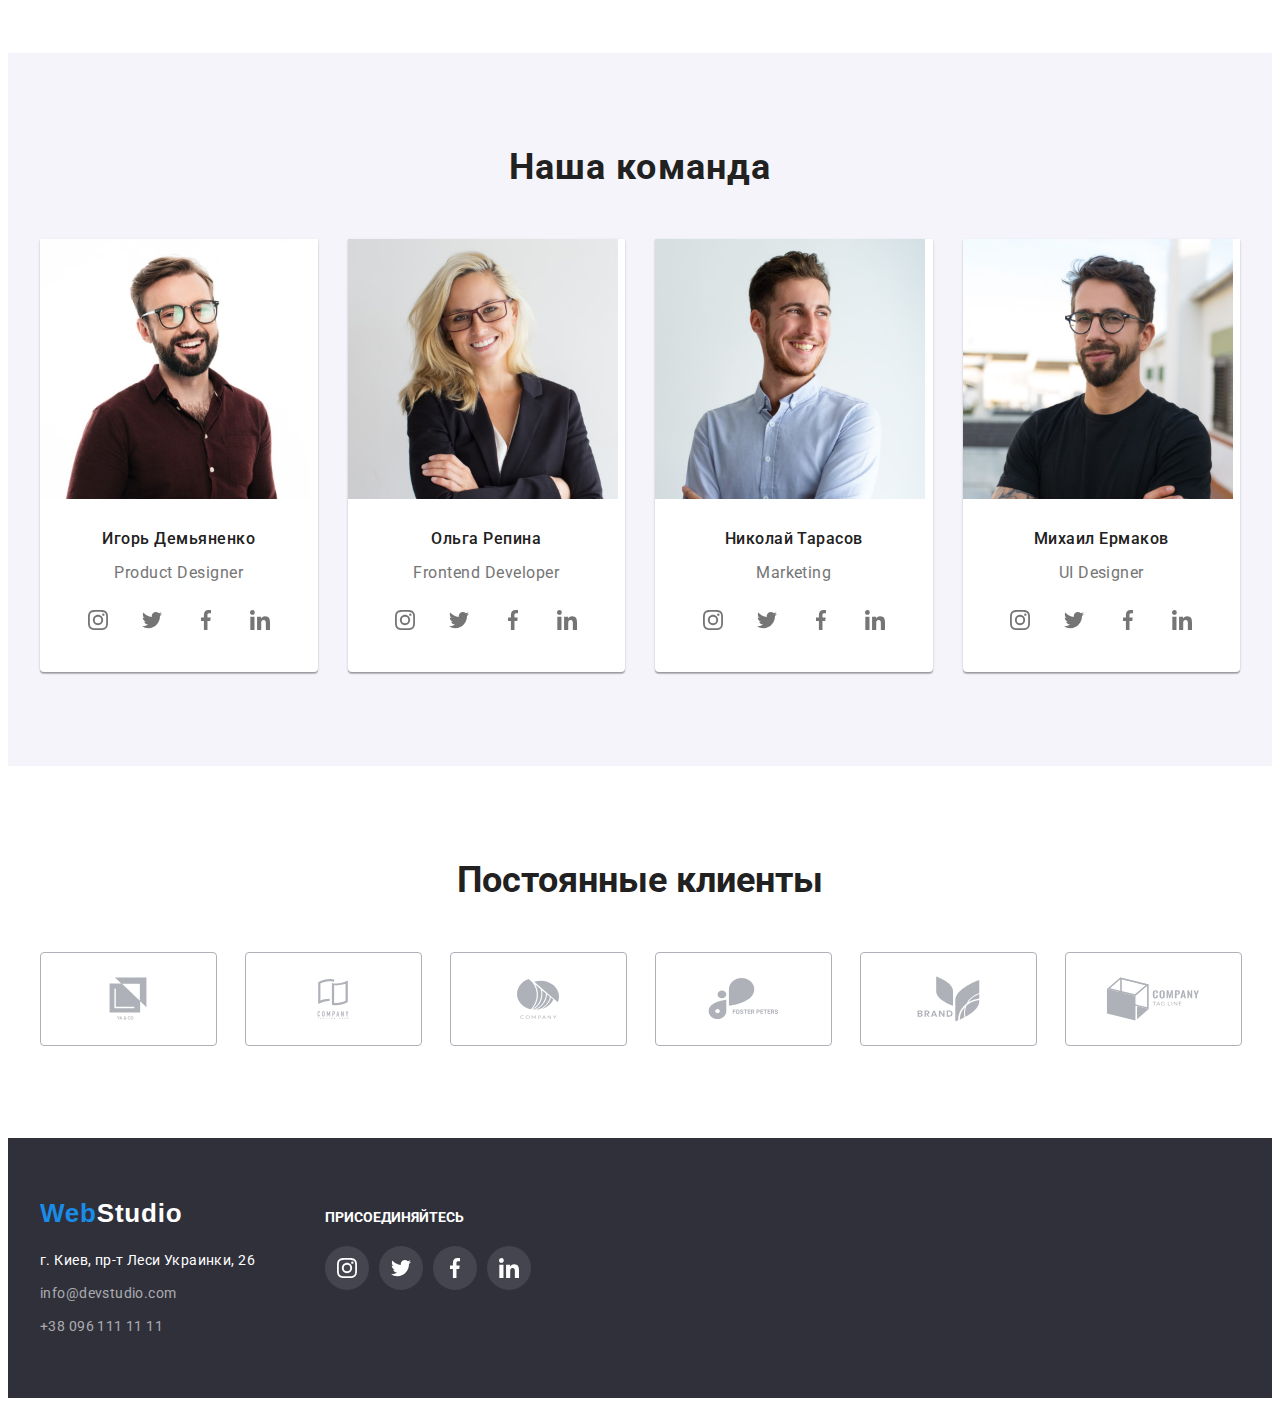
==== commit 37526e7c: "fixed futer" ====
--- a/index.html
+++ b/index.html
@@ -346,7 +346,6 @@
                     </ul>
                     </address>
             </div>
-        </div>
             <div class="footer-join-us-container">
                 <p class="join-us-title">ПРИСОЕДИНЯЙТЕСЬ</p>
                 <ul class="join-us-list">
--- a/css/styles.css
+++ b/css/styles.css
@@ -66,6 +66,7 @@
 }
 .header-container {
   display: flex;
+  padding: 24px 0px 25px;
 }
 .header-container::after {
   display: block;
@@ -140,7 +141,9 @@
   letter-spacing: 0.02em;
   color: var(--text-color-grey);
   text-decoration: none;
-  display: block;
+  display: flex;
+  justify-content: center;
+  align-items: center;
   padding: 32px 0px;
 }
 .contact-link:hover,
@@ -151,6 +154,21 @@
 :current {
   color: var(--text-color-hover);
 }
+.contact-icon-container {
+  display: flex;
+  justify-content: center;
+  align-items: center;
+  margin-right: 10px;
+}
+.contact-icon {
+  fill: var(--text-color-grey);
+}
+
+.contact-link:hover .contact-icon,
+.contact-link:focus .contact-icon {
+  fill: var(--text-color-hover);
+}
+
 /* ================hero================*/
 
 .hero-section-descisions {
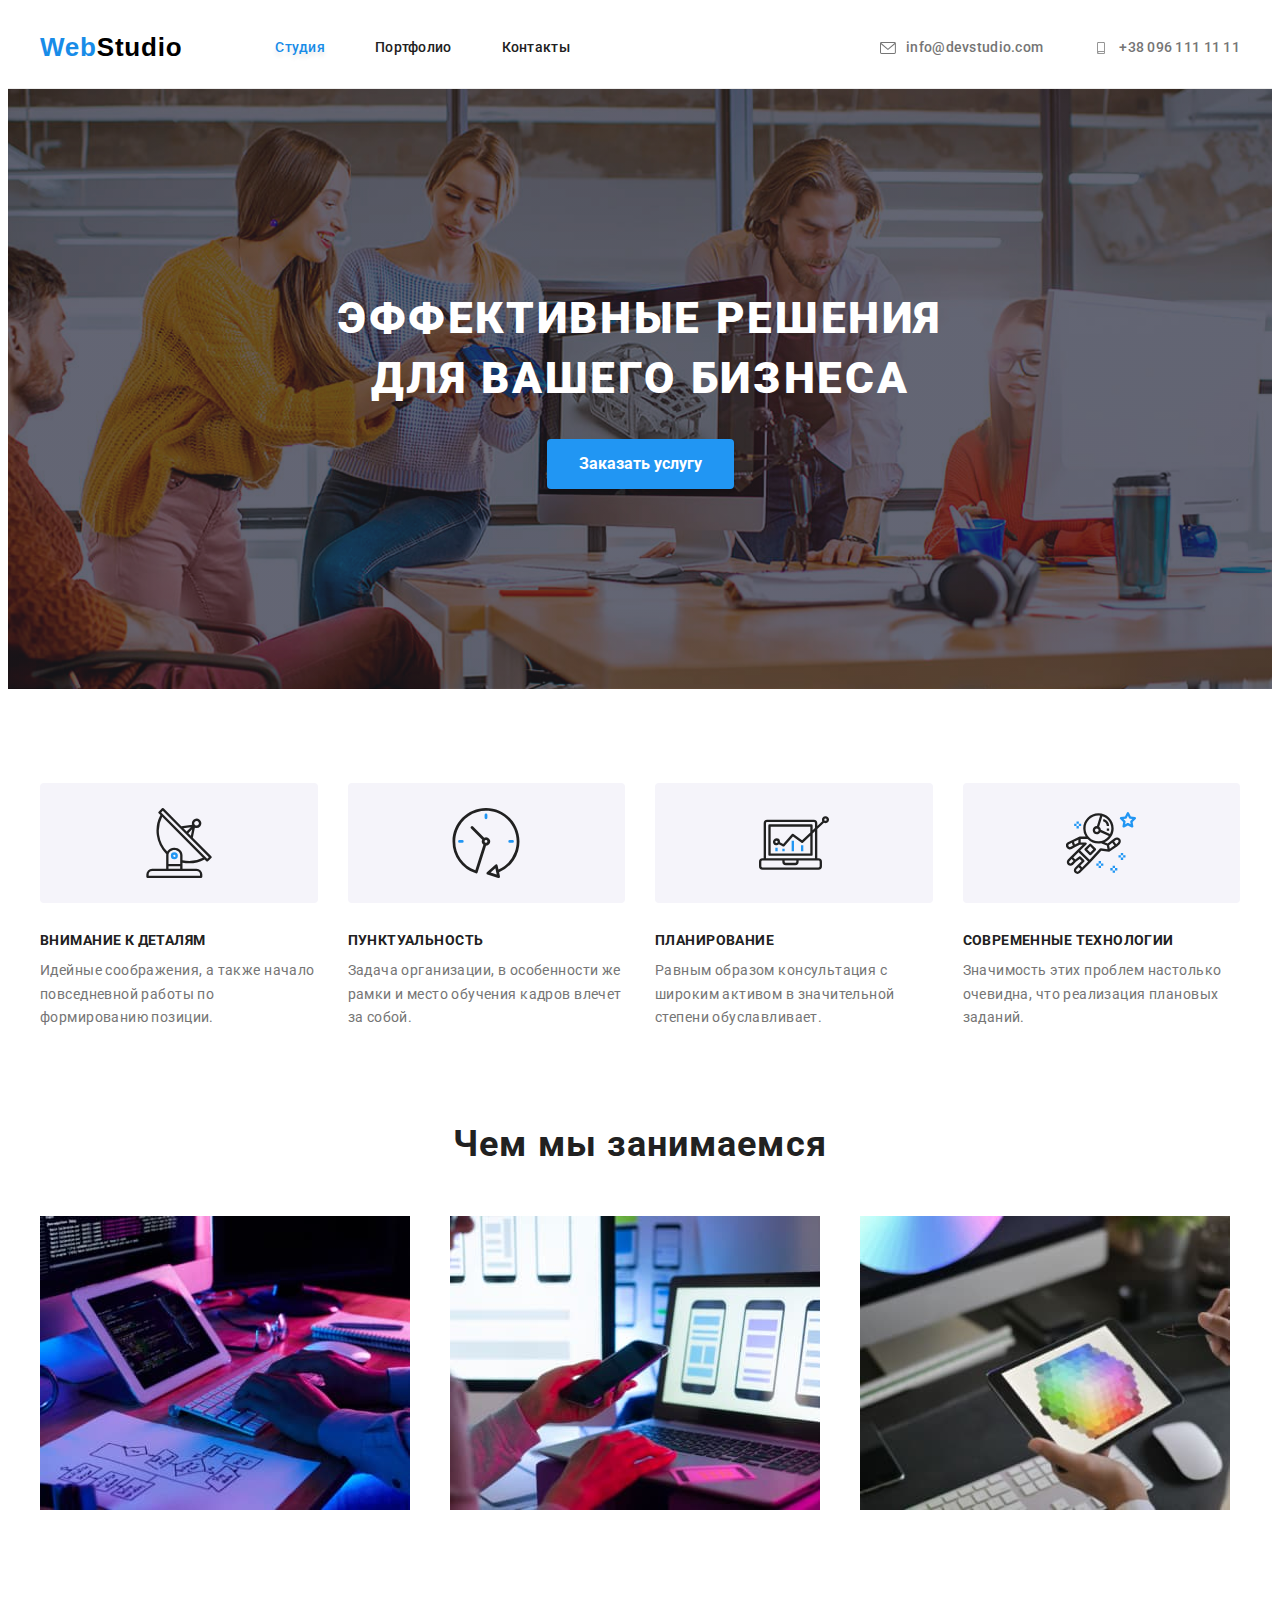
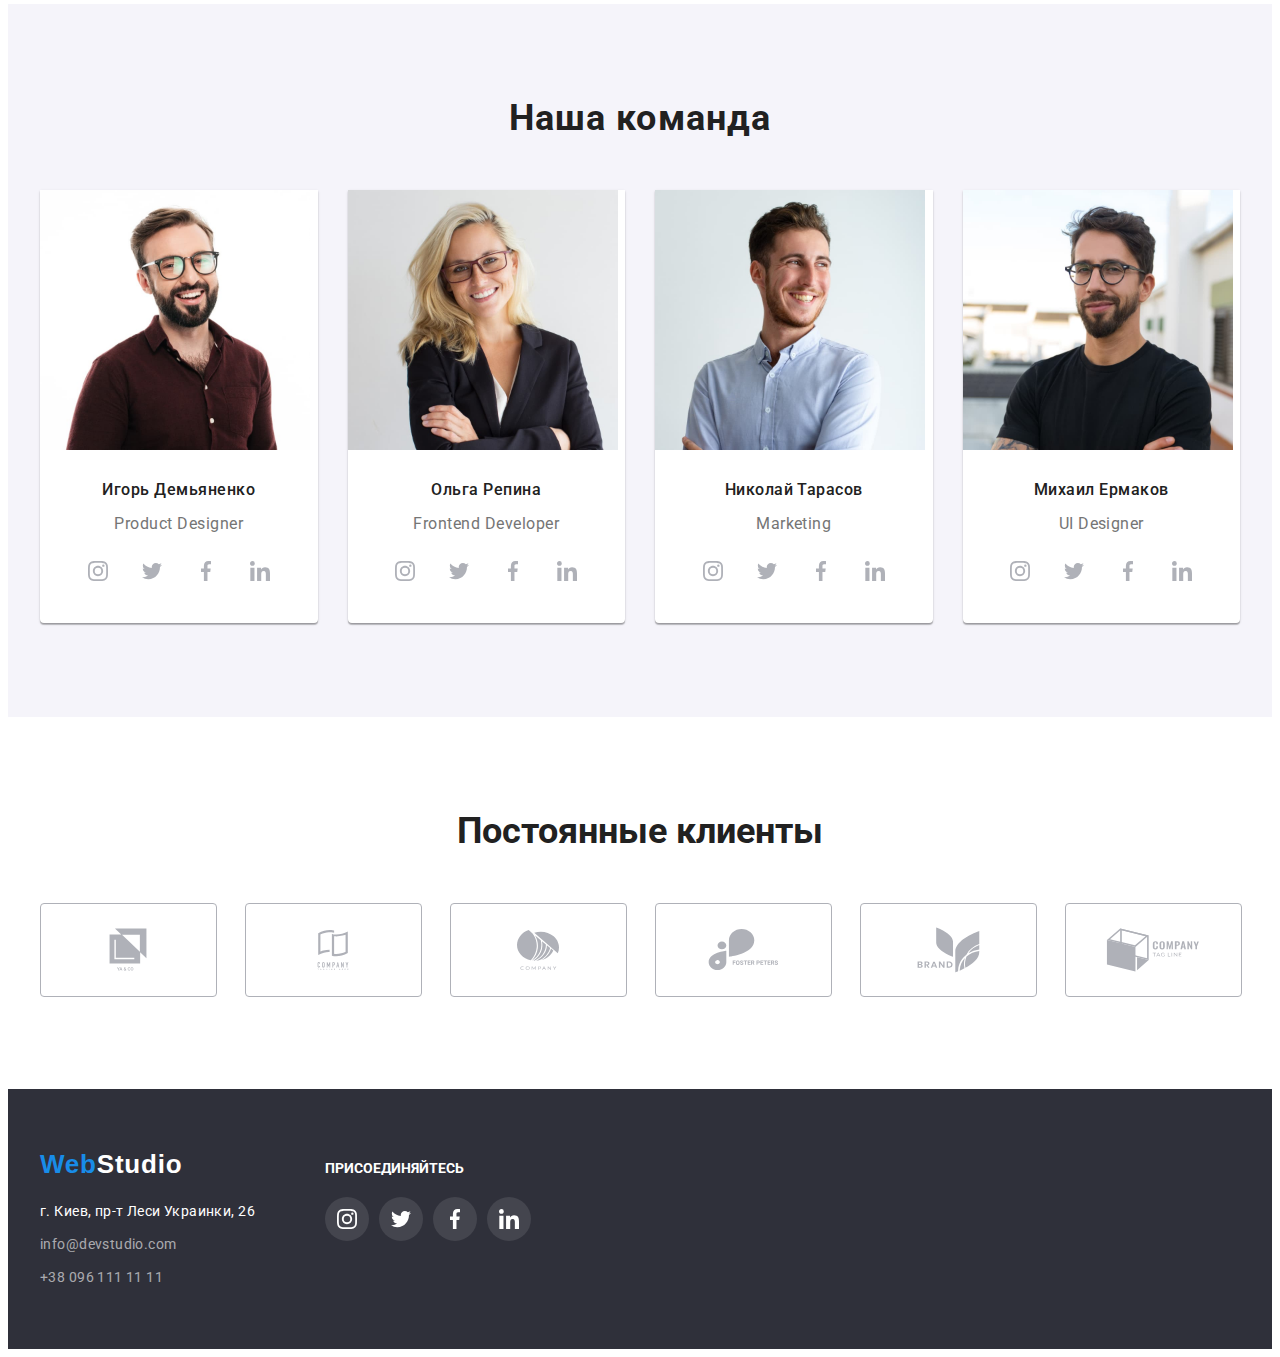
==== commit 77c9771b: "icons color fixed" ====
--- a/index.html
+++ b/index.html
@@ -34,7 +34,7 @@
             <li class="menu-list">
                 <a class="contact-link" href="mail:info@devstudio.com">
                 <span class="contact-icon-container">
-                    <svg class="contact-icon" width="16", height="12">
+                    <svg class="contact-icon" width="16" height="12">
                         <use href="./images/icons.svg#mail"></use>
                     </svg>
                 </span>
@@ -43,7 +43,7 @@
             <li class="menu-list">
                 <a class="contact-link" href="tel:+380961111111">
                 <span class="contact-icon-container">
-                    <svg class="contact-icon" width="16" , height="12">
+                    <svg class="contact-icon" width="16" height="12">
                         <use href="./images/icons.svg#phone"></use>
                     </svg>
                 </span>
@@ -65,28 +65,44 @@
             <h2 hidden class="visualy-hidden title">Особенности</h2>
             <ul class="features-section-list">
                 <li class="features-section-list-item">
-                    <div class="icon-container icon-antena"></div>
+                    <div class="features-section-icon-container">
+                        <svg class="features-section-icon" width="70" height="70">
+                            <use href="./images/icons.svg#antenna"></use>
+                        </svg>
+                    </div>
                     <h3 class="features-section-list-title">Внимание к деталям</h3>
                     <p class="features-section-list-text">
                         Идейные соображения, а также начало повседневной работы по формированию позиции.
                     </p>
                 </li>
                 <li class="features-section-list-item">
-                    <div class="icon-container icon-clock"></div>
+                    <div class="features-section-icon-container">
+                        <svg class="features-section-icon" width="70" height="70">
+                            <use href="./images/icons.svg#clock"></use>
+                        </svg>
+                    </div>
                     <h3 class="features-section-list-title">Пунктуальность</h3>
                     <p class="features-section-list-text">
                         Задача организации, в особенности же рамки и место обучения кадров влечет за собой.
                     </p>
                 </li>
                 <li class="features-section-list-item">
-                    <div class="icon-container icon-diagram"></div>
+                    <div class="features-section-icon-container">
+                        <svg class="features-section-icon" width="70" height="70">
+                            <use href="./images/icons.svg#diagram"></use>
+                        </svg>
+                    </div>
                     <h3 class="features-section-list-title">Планирование</h3>
                     <p class="features-section-list-text">
                         Равным образом консультация с широким активом в значительной степени обуславливает.
                     </p>
                 </li>
                 <li class="features-section-list-item">
-                    <div class="icon-container icon-astronaut"></div>
+                    <div class="features-section-icon-container">
+                        <svg class="features-section-icon" width="70" height="70">
+                            <use href="./images/icons.svg#astronaut"></use>
+                        </svg>
+                    </div>
                     <h3 class="features-section-list-title">Современные технологии</h3>
                     <p class="features-section-list-text">
                         Значимость этих проблем настолько очевидна, что реализация плановых заданий.
@@ -130,28 +146,28 @@
                         <ul class="team-social-links-list">
                             <li class="team-list-item-social-links">
                                 <a class="team-social-link" href="#">
-                                    <svg class="team-social-link-icon" width="20", height="20">
+                                    <svg class="team-social-link-icon" width="20" height="20">
                                         <use href="./images/icons.svg#instagram"></use>
                                     </svg>
                                 </a>
                             </li>
                             <li class="team-list-item-social-links">
                                 <a class="team-social-link" href="#">
-                                    <svg class="team-social-link-icon" width="20" , height="20">
+                                    <svg class="team-social-link-icon" width="20" height="20">
                                         <use href="./images/icons.svg#twitter"></use>
                                     </svg>
                                 </a>
                             </li>
                             <li class="team-list-item-social-links">
                                 <a class="team-social-link" href="#">
-                                    <svg class="team-social-link-icon" width="20" , height="20">
+                                    <svg class="team-social-link-icon" width="20" height="20">
                                         <use href="./images/icons.svg#facebook"></use>
                                     </svg>
                                 </a>
                             </li>
                             <li class="team-list-item-social-links">
                                 <a class="team-social-link" href="#">
-                                    <svg class="team-social-link-icon" width="20" , height="20">
+                                    <svg class="team-social-link-icon" width="20" height="20">
                                         <use href="./images/icons.svg#linkedin"></use>
                                     </svg>
                                 </a>
@@ -167,28 +183,28 @@
                             <ul class="team-social-links-list">
                                 <li class="team-list-item-social-links">
                                     <a class="team-social-link" href="#">
-                                        <svg class="team-social-link-icon" width="20" , height="20">
+                                        <svg class="team-social-link-icon" width="20" height="20">
                                             <use href="./images/icons.svg#instagram"></use>
                                         </svg>
                                     </a>
                                 </li>
                                 <li class="team-list-item-social-links">
                                     <a class="team-social-link" href="#">
-                                        <svg class="team-social-link-icon" width="20" , height="20">
+                                        <svg class="team-social-link-icon" width="20" height="20">
                                             <use href="./images/icons.svg#twitter"></use>
                                         </svg>
                                     </a>
                                 </li>
                                 <li class="team-list-item-social-links">
                                     <a class="team-social-link" href="#">
-                                        <svg class="team-social-link-icon" width="20" , height="20">
+                                        <svg class="team-social-link-icon" width="20" height="20">
                                             <use href="./images/icons.svg#facebook"></use>
                                         </svg>
                                     </a>
                                 </li>
                                 <li class="team-list-item-social-links">
                                     <a class="team-social-link" href="#">
-                                        <svg class="team-social-link-icon" width="20" , height="20">
+                                        <svg class="team-social-link-icon" width="20" height="20">
                                             <use href="./images/icons.svg#linkedin"></use>
                                         </svg>
                                     </a>
@@ -204,28 +220,28 @@
                             <ul class="team-social-links-list">
                                 <li class="team-list-item-social-links">
                                     <a class="team-social-link" href="#">
-                                        <svg class="team-social-link-icon" width="20" , height="20">
+                                        <svg class="team-social-link-icon" width="20" height="20">
                                             <use href="./images/icons.svg#instagram"></use>
                                         </svg>
                                     </a>
                                 </li>
                                 <li class="team-list-item-social-links">
                                     <a class="team-social-link" href="#">
-                                        <svg class="team-social-link-icon" width="20" , height="20">
+                                        <svg class="team-social-link-icon" width="20" height="20">
                                             <use href="./images/icons.svg#twitter"></use>
                                         </svg>
                                     </a>
                                 </li>
                                 <li class="team-list-item-social-links">
                                     <a class="team-social-link" href="#">
-                                        <svg class="team-social-link-icon" width="20" , height="20">
+                                        <svg class="team-social-link-icon" width="20" height="20">
                                             <use href="./images/icons.svg#facebook"></use>
                                         </svg>
                                     </a>
                                 </li>
                                 <li class="team-list-item-social-links">
                                     <a class="team-social-link" href="#">
-                                        <svg class="team-social-link-icon" width="20" , height="20">
+                                        <svg class="team-social-link-icon" width="20" height="20">
                                             <use href="./images/icons.svg#linkedin"></use>
                                         </svg>
                                     </a>
@@ -241,28 +257,28 @@
                             <ul class="team-social-links-list">
                                 <li class="team-list-item-social-links">
                                     <a class="team-social-link" href="#">
-                                        <svg class="team-social-link-icon" width="20" , height="20">
+                                        <svg class="team-social-link-icon" width="20" height="20">
                                             <use href="./images/icons.svg#instagram"></use>
                                         </svg>
                                     </a>
                                 </li>
                                 <li class="team-list-item-social-links">
                                     <a class="team-social-link" href="#">
-                                        <svg class="team-social-link-icon" width="20" , height="20">
+                                        <svg class="team-social-link-icon" width="20" height="20">
                                             <use href="./images/icons.svg#twitter"></use>
                                         </svg>
                                     </a>
                                 </li>
                                 <li class="team-list-item-social-links">
                                     <a class="team-social-link" href="#">
-                                        <svg class="team-social-link-icon" width="20" , height="20">
+                                        <svg class="team-social-link-icon" width="20" height="20">
                                             <use href="./images/icons.svg#facebook"></use>
                                         </svg>
                                     </a>
                                 </li>
                                 <li class="team-list-item-social-links">
                                     <a class="team-social-link" href="#">
-                                        <svg class="team-social-link-icon" width="20" , height="20">
+                                        <svg class="team-social-link-icon" width="20" height="20">
                                             <use href="./images/icons.svg#linkedin"></use>
                                         </svg>
                                     </a>
@@ -351,28 +367,28 @@
                 <ul class="join-us-list">
                     <li class="join-us-list-item">
                         <a class="join-us-link" href="#">
-                            <svg class="join-us-link-icon" width="20", height="20">
+                            <svg class="join-us-link-icon" width="20" height="20">
                                 <use href="./images/icons.svg#instagram"></use>
                             </svg>
                         </a>
                     </li>
                     <li class="join-us-list-item">
                         <a class="join-us-link" href="#">
-                            <svg class="join-us-link-icon" width="20", height="20">
+                            <svg class="join-us-link-icon" width="20" height="20">
                                 <use href="./images/icons.svg#twitter"></use>
                             </svg>
                         </a>
                     </li>
                     <li class="join-us-list-item">
                         <a class="join-us-link" href="#">
-                            <svg class="join-us-link-icon" width="20", height="20">
+                            <svg class="join-us-link-icon" width="20" height="20">
                                 <use href="./images/icons.svg#facebook"></use>
                             </svg>
                         </a>
                     </li>
                     <li class="join-us-list-item">
                         <a class="join-us-link" href="#">
-                            <svg class="join-us-link-icon" width="20", height="20">
+                            <svg class="join-us-link-icon" width="20" height="20">
                                 <use href="./images/icons.svg#linkedin"></use>
                             </svg>
                         </a>
--- a/css/styles.css
+++ b/css/styles.css
@@ -66,7 +66,6 @@
 }
 .header-container {
   display: flex;
-  padding: 24px 0px 25px;
 }
 .header-container::after {
   display: block;
@@ -75,7 +74,7 @@
   height: 1px;
   background-color: #ececec;
   margin: 0;
-  margin-top: 30px;
+  margin-top: 0px;
 }
 
 .navigation {
@@ -259,30 +258,23 @@
   flex-basis: calc((100% - 120px) / 4);
 }
 
-.icon-container {
-  width: 270px;
+.features-section-icon-container {
+  width: 100%;
   height: 120px;
+  margin-bottom: 30px;
+  background-color: var(--background-color-gray);
   border-radius: 4px;
-  background-color: var(--background-color-gray);
-  margin-bottom: 30px;
-  display: block;
-  background-size: 70;
-  background-repeat: no-repeat;
-  background-position: center;
-}
-
-.icon-antena {
-  background-image: url(../images/icons-features/antenna.png);
-}
-.icon-clock {
-  background-image: url(../images/icons-features/clock.png);
-}
-.icon-diagram {
-  background-image: url(../images/icons-features/diagram.png);
-}
-.icon-astronaut {
-  background-image: url(../images/icons-features/astronaut.png);
-}
+  display: flex;
+  justify-content: center;
+  align-items: center;
+}
+
+.clients-list-link:hover,
+.clients-list-link:focus {
+  fill: var(--text-color-hover);
+  border-color: var(--text-color-hover);
+}
+
 .features-section-list-title {
   font-weight: 700;
   font-size: 14px;
@@ -401,7 +393,7 @@
   height: 100%;
   justify-content: center;
   align-items: center;
-  fill: var(--text-color-grey);
+  fill: #afb1b8;
   border-radius: 50%;
 }
 .team-social-link:hover,
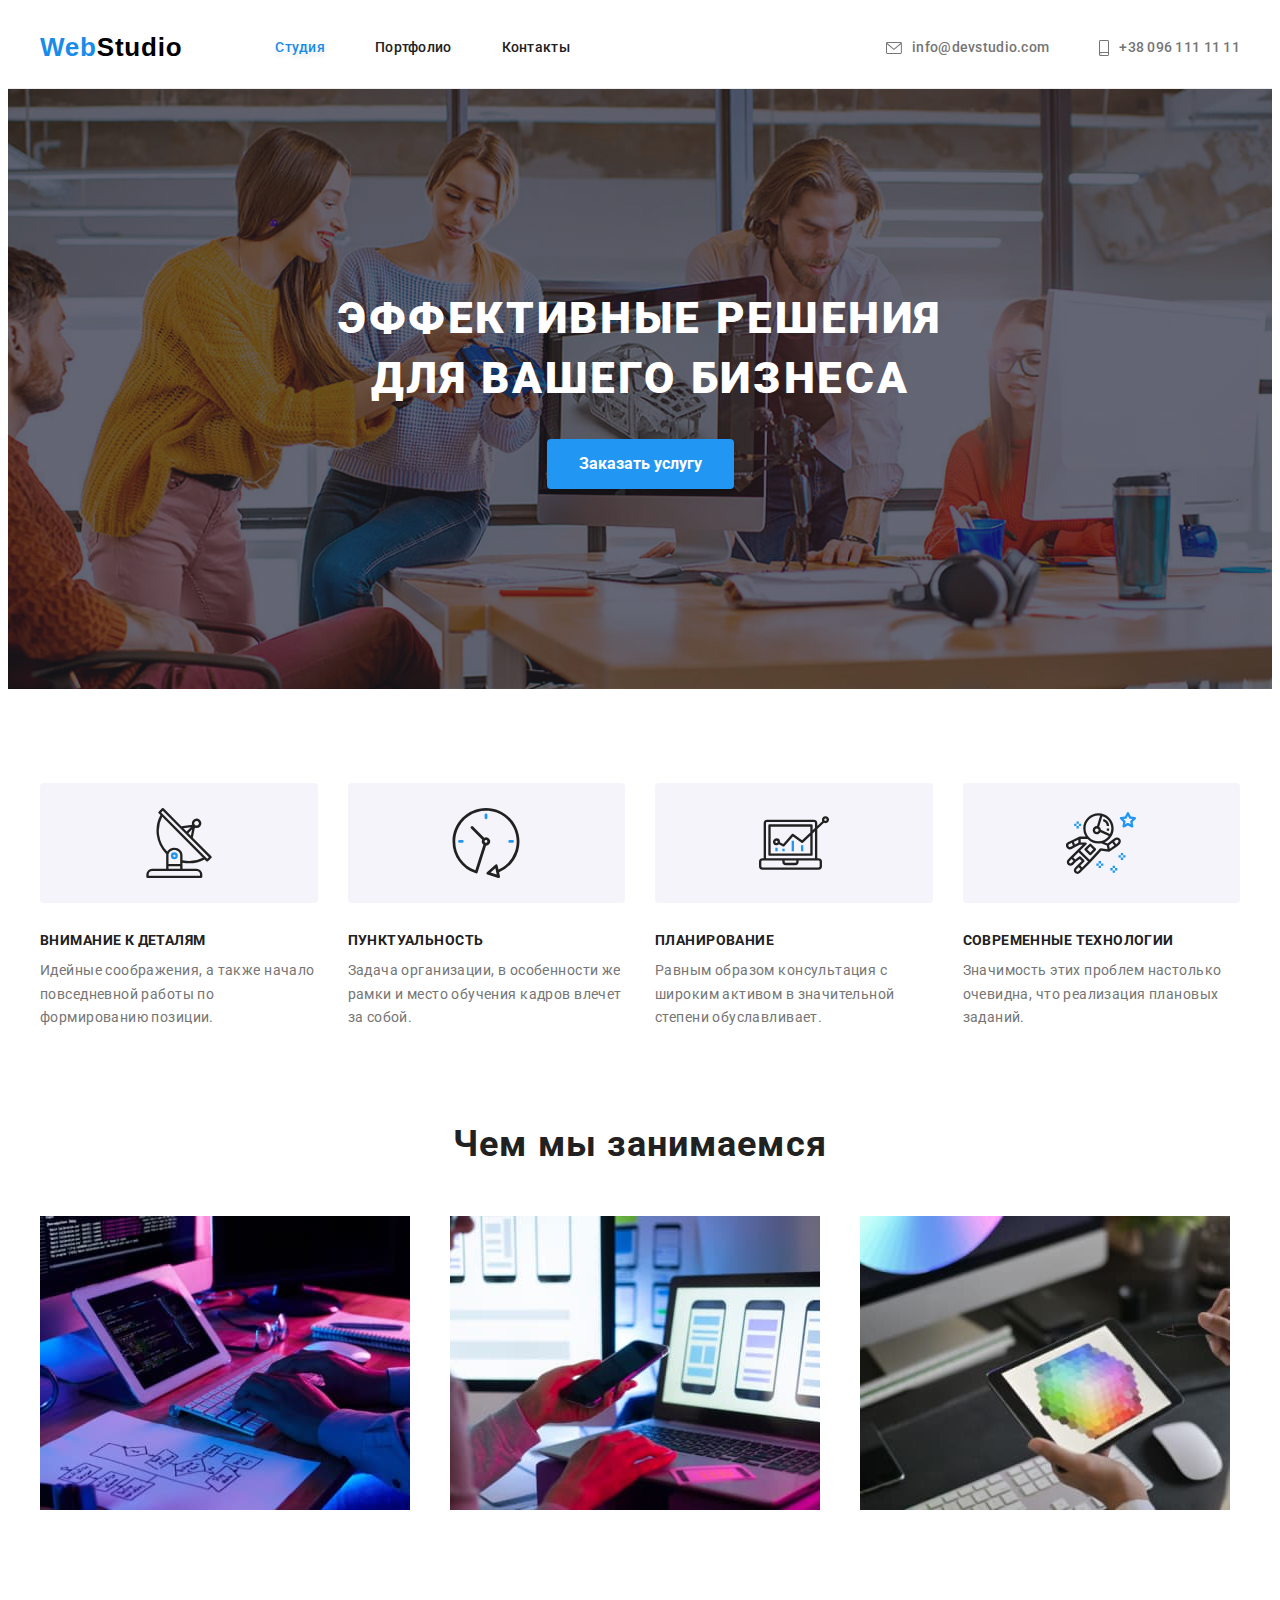
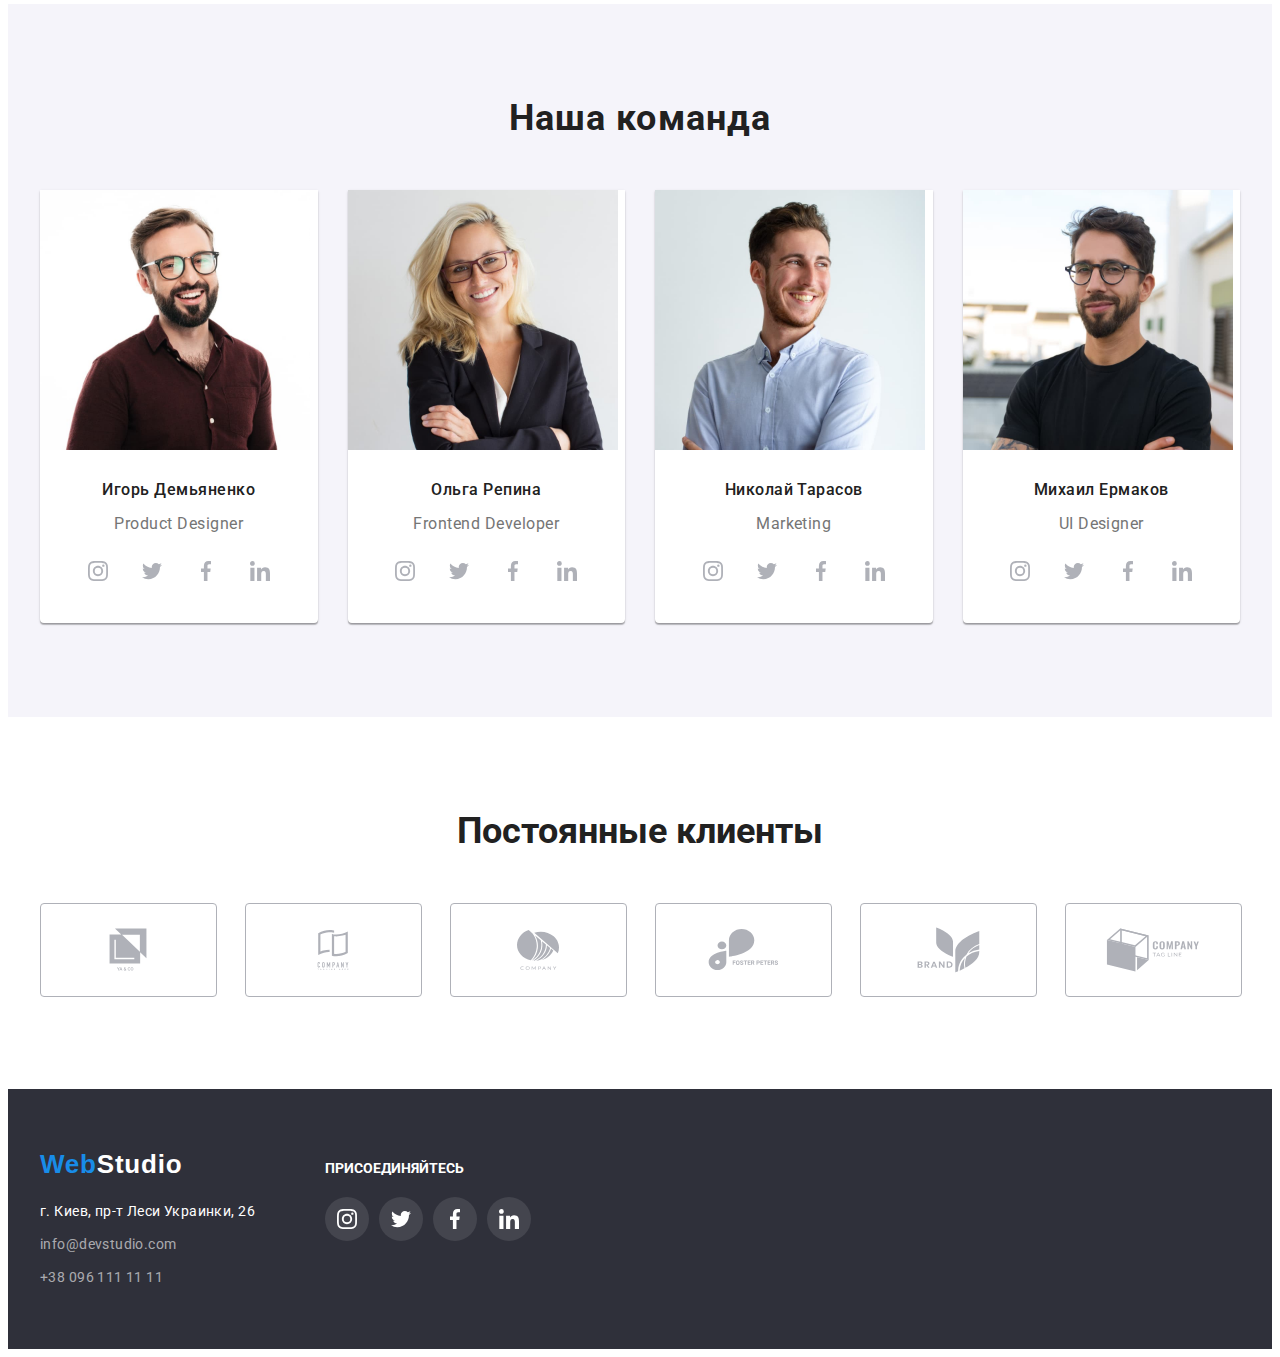
==== commit 624d4520: "2nd submit" ====
--- a/index.html
+++ b/index.html
@@ -43,7 +43,7 @@
             <li class="menu-list">
                 <a class="contact-link" href="tel:+380961111111">
                 <span class="contact-icon-container">
-                    <svg class="contact-icon" width="16" height="12">
+                    <svg class="contact-icon" width="10" height="16">
                         <use href="./images/icons.svg#phone"></use>
                     </svg>
                 </span>
--- a/css/styles.css
+++ b/css/styles.css
@@ -543,7 +543,7 @@
   display: flex;
   flex-wrap: nowrap;
   justify-content: center;
-  margin-right: 93px;
+  margin-right: auto;
   margin-bottom: 50px;
 }
 .type-of-works-list:not(:last-child) {
